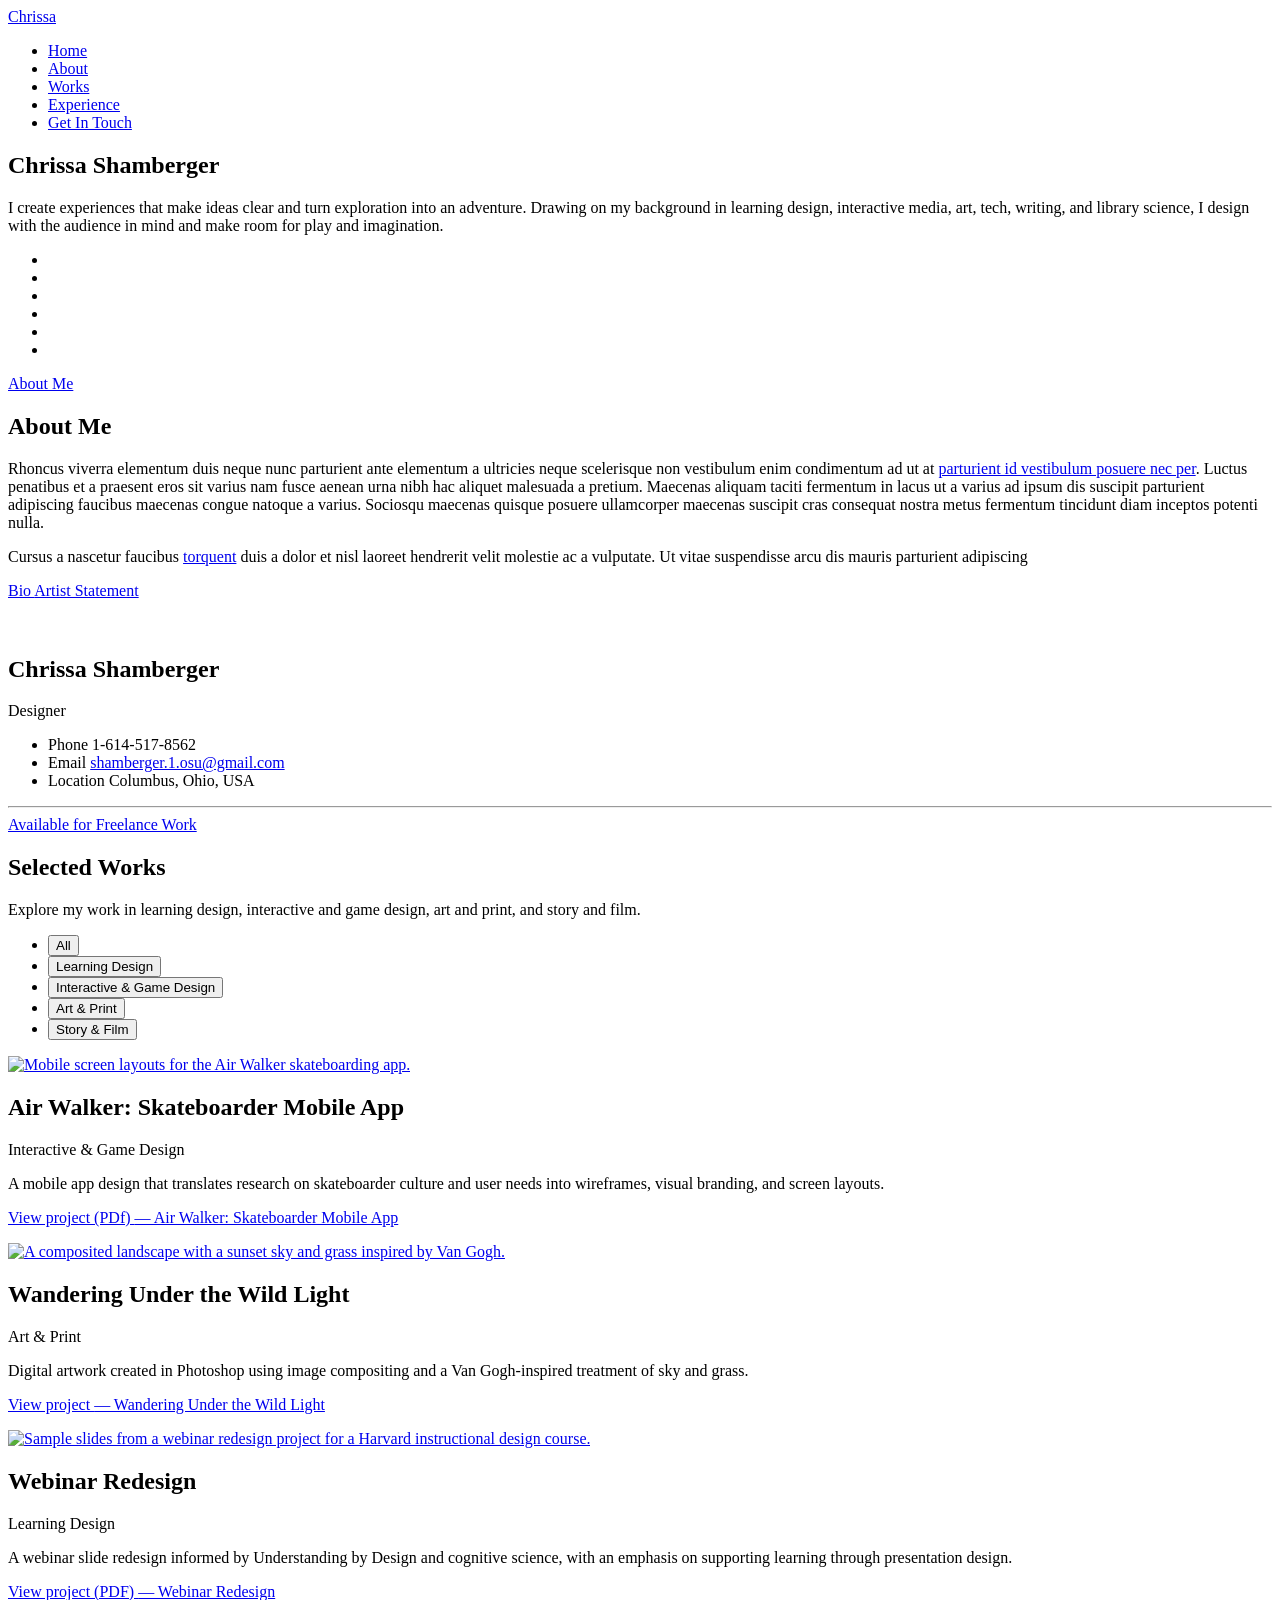
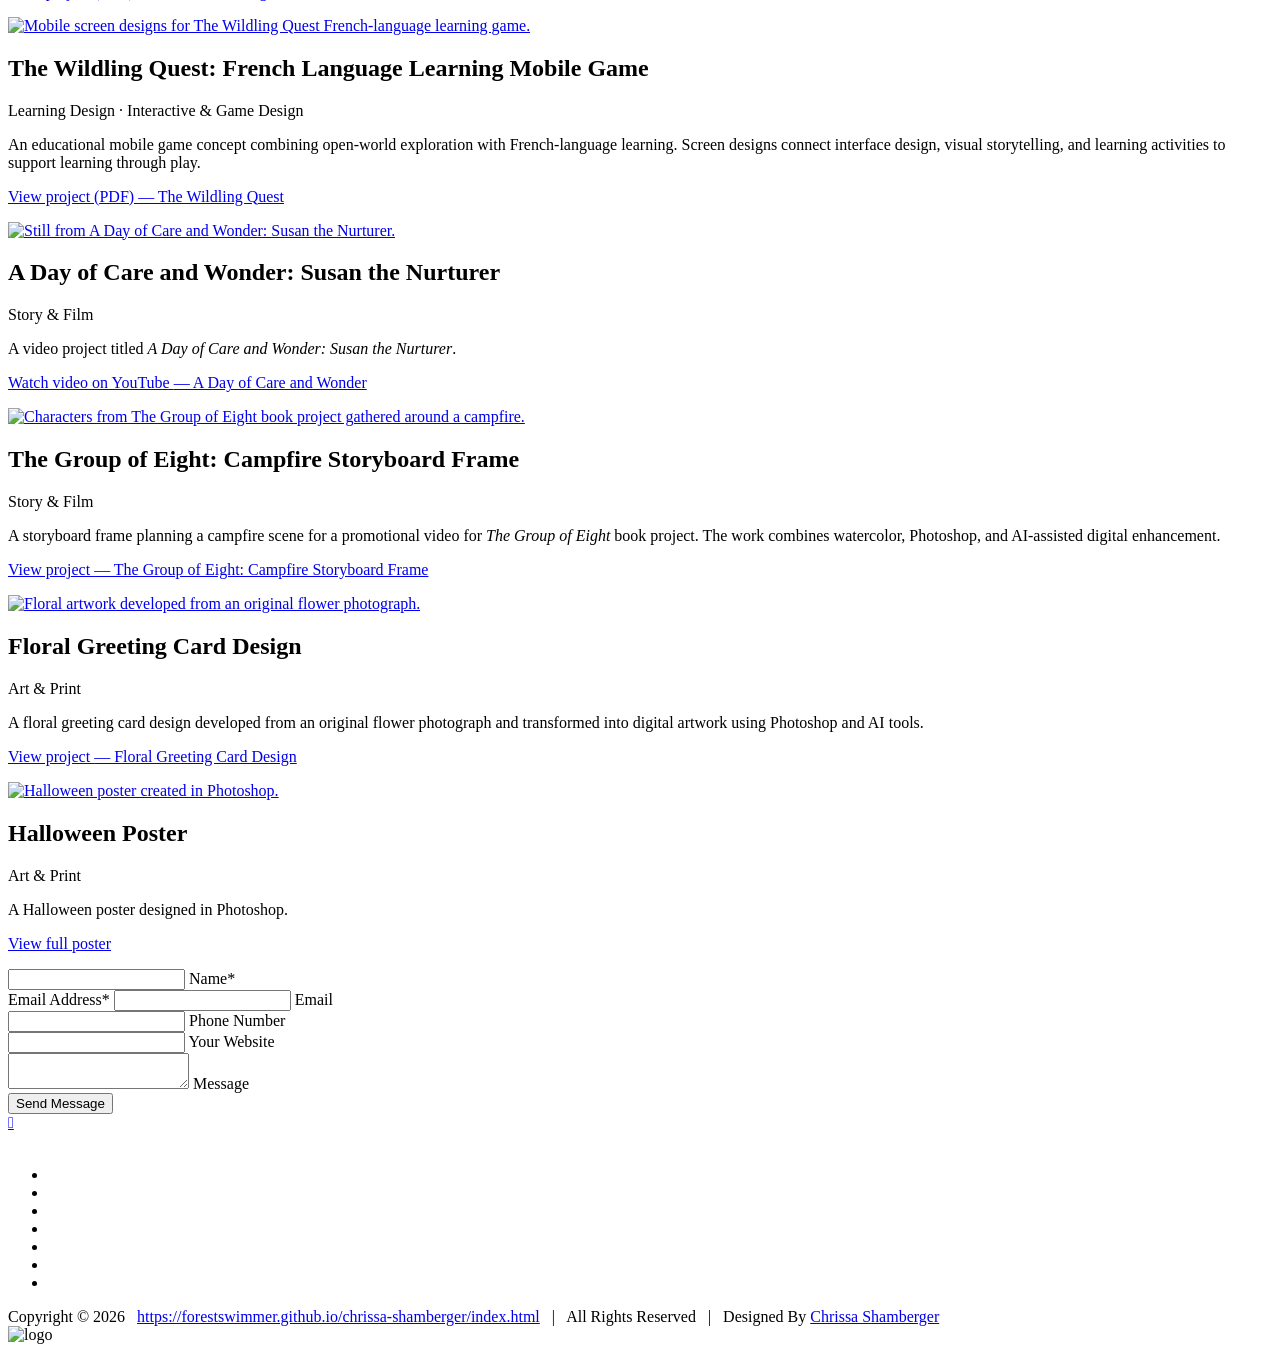
==== index.html @ 2c37e113 "Add files via upload" ====
<!DOCTYPE html>
<html lang="en">
    <head>
        <meta charset="utf-8">
        <meta http-equiv="X-UA-Compatible" content="IE=edge">
        <meta name="viewport" content="width=device-width, initial-scale=1">
        <meta name="description"
      content="Explore Chrissa Shamberger’s work in learning design, interactive and game design, art and print, and story and film.">

        
        <meta name="Chrissa Shamberger" content="trendytheme.net">

      <title>Chrissa Shamberger | Creative Portfolio</title>

        <!--  favicon -->
        <link rel="shortcut icon" href="assets/img/ico/favicon.png">
        <!--  apple-touch-icon -->
        <link rel="apple-touch-icon-precomposed" sizes="144x144" href="assets/img/ico/apple-touch-icon-144-precomposed.png">
        <link rel="apple-touch-icon-precomposed" sizes="114x114" href="assets/img/ico/apple-touch-icon-114-precomposed.png">
        <link rel="apple-touch-icon-precomposed" sizes="72x72" href="assets/img/ico/apple-touch-icon-72-precomposed.png">
        <link rel="apple-touch-icon-precomposed" href="assets/img/ico/apple-touch-icon-57-precomposed.png">


       <link href="https://fonts.googleapis.com/css?family=Raleway:400,300,500,700,900"
      rel="stylesheet"
      type="text/css">

      <link href="https://fonts.googleapis.com/css2?family=Caveat:wght@600&display=swap"
      rel="stylesheet">

<!-- FontAwesome CSS --><!-- FontAwesome CSS -->

        <link href="assets/fonts/font-awesome/css/font-awesome.min.css" rel="stylesheet">
        <!-- Material Icons CSS -->
        <link href="assets/fonts/iconfont/material-icons.css" rel="stylesheet">
        <!-- flexslider -->
        <link href="assets/flexSlider/flexslider.css" rel="stylesheet">
        <!-- materialize -->
        <link href="assets/materialize/css/materialize.min.css" rel="stylesheet">
        <!-- Bootstrap -->
        <link href="assets/bootstrap/css/bootstrap.min.css" rel="stylesheet">
        <!-- shortcodes -->
        <link href="assets/css/shortcodes/shortcodes.css?v=5" rel="stylesheet">
        <!-- Style CSS -->
        <link href="style.css?v=5" rel="stylesheet">

        <link href="assets/css/portfolio-overrides.css" rel="stylesheet">
         <!-- Overriding Style CSS -->


        <!-- HTML5 shim and Respond.js for IE8 support of HTML5 elements and media queries -->
        <!-- WARNING: Respond.js doesn't work if you view the page via file:// -->
        <!--[if lt IE 9]>
          <script src="https://oss.maxcdn.com/html5shiv/3.7.2/html5shiv.min.js"></script>
          <script src="https://oss.maxcdn.com/respond/1.4.2/respond.min.js"></script>
        <![endif]-->
    </head>

    <body id="top" data-spy="scroll" data-target="#materialize-menu" data-offset="148">
        
                  
        <!--header start-->
        <header id="header" class="tt-nav nav-border-bottom">

            <div class="header-sticky brand-header">

                <div class="container">
                    <div id="materialize-menu" class="menuzord">

            <!--logo start-->
                <a href="index.html"
   class="logo-brand"
   aria-label="Chrissa Shamberger — Home">
  <span class="nav-wordmark">Chrissa</span>
</a>
            <!--logo end-->

                        <!-- onepage menu start-->
                        <ul class="nav menuzord-menu pull-right light op-nav">
                            <li class="active">
                                <a href="#home" data-scroll>Home</a>
                            </li>

                             <li>
                                <a href="#about" data-scroll>About</a>
                            </li> 

                            <li>
                                <a href="#works" data-scroll>Works</a>
                            </li>                                                      

                            <li>                               
                                <a href="experience.html">Experience</a>
                            </li>

                            <li>
                                <a href="#contact" data-scroll>Get In Touch</a>
                            </li>
                        </ul>
                        <!-- onepage menu end-->

                    </div>
                </div>
            </div>

        </header>
        <!--header end-->


        <section id="home" class="banner-15 height-650 valign-wrapper">
            <div class="valign-cell">
              <div class="container">
                <div class="row">
                    <div class="col-md-6">
                        <h1 class="intro-title text-uppercase mb-30">Chrissa Shamberger</h1>
                        <p class="text-medium">I create experiences that make ideas clear
                        and turn exploration into an adventure.

                        Drawing on my background in learning design, interactive media,
                        art, tech, writing, and library science,
                        I design with the audience in mind
                        and make room for play
                        and imagination.</p>

                        <ul class="social-link dark mb-30 tt-animate btt">
                          <li>
                            <a href="#"><i class="fa fa-facebook"></i></a>
                          </li>
                          <li>
                            <a href="#"><i class="fa fa-twitter"></i></a>
                          </li>
                          <li>
                            <a href="#"><i class="fa fa-vimeo"></i></a>
                          </li>
                          <li>
                            <a href="#"><i class="fa fa-dribbble"></i></a>
                          </li>
                          <li>
                            <a href="#"><i class="fa fa-instagram"></i></a>
                          </li>
                          <li>
                            <a href="#"><i class="fa fa-google-plus"></i></a>
                          </li>
                        </ul>


                        <a href="#about"
                          data-scroll
                           class="btn btn-lg pink waves-effect waves-light mt-20 mr-20">
                           About Me
                        </a>
                    </div><!-- row -->
                </div><!-- row -->
              </div><!-- /.container -->
            </div><!-- /.valign-cell -->
        </section>



                <section id="about" class="padding-top-110 grey lighten-3">
          <div class="container">
              <div class="row equal-height-row">

                <div class="col-md-7">
                  <div class="white z-depth-1 equal-height-column">
                    <div class="box-padding">
                        <h1 class="text-uppercase mb-30">About Me</h1>
                        <p>Rhoncus viverra elementum duis neque nunc parturient ante elementum a ultricies neque scelerisque non vestibulum enim condimentum ad ut at <a href="#">parturient id vestibulum posuere nec per</a>. Luctus penatibus et a praesent eros sit varius nam fusce aenean urna nibh hac aliquet malesuada a pretium. Maecenas aliquam taciti fermentum in lacus ut a varius ad ipsum dis suscipit parturient adipiscing faucibus maecenas congue natoque a varius. Sociosqu maecenas quisque posuere ullamcorper maecenas suscipit cras consequat nostra metus fermentum tincidunt diam inceptos potenti nulla.</p>

                        <p>Cursus a nascetur faucibus <a href="#">torquent</a> duis a dolor et nisl laoreet hendrerit velit molestie ac a vulputate. Ut vitae suspendisse arcu dis mauris parturient adipiscing</p>

                       <div class="cta-button">
                    <a href="bio.html"
                   class="btn pink mr-20 waves-effect waves-light">
                   Bio
                 </a>

                 <a href="artist-statement.html"
                class="btn black waves-effect waves-light">
                 Artist Statement
                 </a>
                </div>
                       </div>
                  </div>
                </div>

                <div class="col-md-5">
                    <div class="author-wrapper profile white z-depth-1 equal-height-column">

                        <div class="author-cover">
                            <img src="assets/img/blog/author-large-thumb.jpg"  alt="">
                        </div>

                        <div class="author-avatar">
                            <img src="assets/img/blog/author-2.jpg"  alt="">

                            <h2 class="text-extrabold text-uppercase no-margin">Chrissa Shamberger</h2>
                            <span>Designer</span>
                        </div>

                        <ul class="author-meta mb-30 contact-details">
  <li>
    <span class="title">Phone</span>
    <span class="contact-value">1-614-517-8562</span>
  </li>

  <li>
    <span class="title">Email</span>
    <a class="contact-value contact-email"
       href="mailto:shamberger.1.osu@gmail.com">
      shamberger.1.osu@gmail.com
    </a>
  </li>

  <li>
    <span class="title">Location</span>
    <span class="contact-value">Columbus, Ohio, USA</span>
  </li>
</ul>
                        <hr>
                        <span class="available"><a class="page-scroll" href="#contact">Available for Freelance Work</a></span>
                    </div> <!-- /author-info-wrapper -->
                  
                  </div>
              </div>
          </div>
        </section>



       <!-- Works gallery -->
<section id="works" class="padding-top-110 grey lighten-3">
  <div class="container">

    <div class="text-center mb-50">
      <h1 class="text-uppercase mb-30">Selected Works</h1>

      <p class="section-sub">
        Explore my work in learning design, interactive and
        game design, art and print, and story and film.
      </p>
    </div>

    <div class="portfolio-container">

      <!-- Category filters -->
      <ul class="portfolio-filter text-center brand-filter"
          aria-label="Filter projects by category">

        <li class="active waves-effect waves-light"
            data-group="all">
          <button type="button" aria-pressed="true">
            All
          </button>
        </li>

        <li class="waves-effect waves-light"
            data-group="learning">
          <button type="button" aria-pressed="false">
            Learning Design
          </button>
        </li>

        <li class="waves-effect waves-light"
            data-group="interactive">
          <button type="button" aria-pressed="false">
            Interactive &amp; Game Design
          </button>
        </li>

        <li class="waves-effect waves-light"
            data-group="art">
          <button type="button" aria-pressed="false">
            Art &amp; Print
          </button>
        </li>

        <li class="waves-effect waves-light"
            data-group="story">
          <button type="button" aria-pressed="false">
            Story &amp; Film
          </button>
        </li>

      </ul>
      <!-- End category filters -->

      <div class="portfolio portfolio-with-title col-3 gutter mtb-50">

        <!-- 1. Air Walker -->
        <div class="portfolio-item"
             data-groups='["all", "interactive"]'>

          <article class="card">

            <div class="card-image">
              <a href="assets/img/portfolio/portfolio-1.png">
                <img
                  src="assets/img/portfolio/portfolio-1.png"
                  alt="Mobile screen layouts for the Air Walker skateboarding app.">
              </a>
            </div>

            <div class="card-content">
              <h2 class="card-title">
                Air Walker: Skateboarder Mobile App
              </h2>

              <p class="project-category">
                Interactive &amp; Game Design
              </p>

              <p class="project-description">
                A mobile app design that translates research
                on skateboarder culture and user needs into
                wireframes, visual branding, and screen layouts.
              </p>

              <p class="project-link">
                <a href="air-walker-mobile-app.pdf">
                  View project (PDf)
                  <span class="sr-only">
                    — Air Walker: Skateboarder Mobile App
                  </span>
                </a>
              </p>
            </div>

          </article>
        </div>
        <!-- End Air Walker -->

        <!-- 2. Wandering Under the Wild Light -->
        <div class="portfolio-item"
             data-groups='["all", "art"]'>

          <article class="card">

            <div class="card-image">
              <a href="assets/img/portfolio/wandering-under-the-wild-light.png">
                <img
                  src="assets/img/portfolio/wandering-under-the-wild-light.png"
                  alt="A composited landscape with a sunset sky and grass inspired by Van Gogh.">
              </a>
            </div>

            <div class="card-content">
              <h2 class="card-title">
                Wandering Under the Wild Light
              </h2>

              <p class="project-category">
                Art &amp; Print
              </p>

              <p class="project-description">
                Digital artwork created in Photoshop using
                image compositing and a Van Gogh-inspired
                treatment of sky and grass.
              </p>

              <p class="project-link">
                <a href="assets/img/portfolio/wandering-under-the-wild-light.png">
                  View project
                  <span class="sr-only">
                    — Wandering Under the Wild Light
                  </span>
                </a>
              </p>
            </div>

          </article>
        </div>
        <!-- End Wandering Under the Wild Light -->

        <!-- 3. Webinar Redesign -->
        <div class="portfolio-item"
             data-groups='["all", "learning"]'>

          <article class="card">

            <div class="card-image">
              <a href="webinar-redesign.pdf">
                <img
                  src="assets/img/portfolio/webinar-redesign.png"
                  alt="Sample slides from a webinar redesign project for a Harvard instructional design course.">
              </a>
            </div>

            <div class="card-content">
              <h2 class="card-title">
                Webinar Redesign
              </h2>

              <p class="project-category">
                Learning Design
              </p>

              <p class="project-description">
                A webinar slide redesign informed by
                Understanding by Design and cognitive science,
                with an emphasis on supporting learning
                through presentation design.
              </p>

              <p class="project-link">
                <a href="webinar-redesign.pdf">
                  View project (PDF)
                  <span class="sr-only">
                    — Webinar Redesign
                  </span>
                </a>
              </p>
            </div>

          </article>
        </div>
        <!-- End Webinar Redesign -->

        <!-- 4. The Wildling Quest -->
        <div class="portfolio-item"
             data-groups='["all", "learning", "interactive"]'>

          <article class="card">

            <div class="card-image">
              <a href="wildling-quest-mobile-app.pdf">
                <img
                  src="assets/img/portfolio/wildling-quest.png"
                  alt="Mobile screen designs for The Wildling Quest French-language learning game.">
              </a>
            </div>

            <div class="card-content">
              <h2 class="card-title">
                The Wildling Quest:
                French Language Learning Mobile Game
              </h2>

              <p class="project-category">
                Learning Design &middot;
                Interactive &amp; Game Design
              </p>

              <p class="project-description">
                An educational mobile game concept combining
                open-world exploration with French-language
                learning. Screen designs connect interface
                design, visual storytelling, and learning
                activities to support learning through play.
              </p>

              <p class="project-link">
                <a href="wildling-quest-mobile-app.pdf">
                  View project (PDF)
                  <span class="sr-only">
                    — The Wildling Quest
                  </span>
                </a>
              </p>
            </div>

          </article>
        </div>
        <!-- End The Wildling Quest -->

        <!-- 5. A Day of Care and Wonder -->
        <div class="portfolio-item"
             data-groups='["all", "story"]'>

          <article class="card">

            <div class="card-image">
              <a href="https://youtu.be/iyRNoOB2LSY">
                <img
                  src="assets/img/portfolio/day-of-care-and-wonder.png"
                  alt="Still from A Day of Care and Wonder: Susan the Nurturer.">
              </a>
            </div>

            <div class="card-content">
              <h2 class="card-title">
                A Day of Care and Wonder:
                Susan the Nurturer
              </h2>

              <p class="project-category">
                Story &amp; Film
              </p>

              <p class="project-description">
                A video project titled
                <em>A Day of Care and Wonder:
                Susan the Nurturer</em>.
              </p>

              <p class="project-link">
                <a href="https://youtu.be/iyRNoOB2LSY">
                  Watch video on YouTube
                  <span class="sr-only">
                    — A Day of Care and Wonder
                  </span>
                </a>
              </p>
            </div>

          </article>
        </div>
        <!-- End A Day of Care and Wonder -->

        <!-- 6. Campfire Storyboard Frame -->
        <div class="portfolio-item"
             data-groups='["all", "story"]'>

          <article class="card">

            <div class="card-image">
              <a href="assets/img/portfolio/storyboard-g8-campfire.png">
                <img
                  src="assets/img/portfolio/storyboard-g8-campfire.png"
                  alt="Characters from The Group of Eight book project gathered around a campfire.">
              </a>
            </div>

            <div class="card-content">
              <h2 class="card-title">
                The Group of Eight:
                Campfire Storyboard Frame
              </h2>

              <p class="project-category">
                Story &amp; Film
              </p>

              <p class="project-description">
                A storyboard frame planning a campfire scene
                for a promotional video for
                <em>The Group of Eight</em> book project.
                The work combines watercolor, Photoshop,
                and AI-assisted digital enhancement.
              </p>

              <p class="project-link">
                <a href="assets/img/portfolio/storyboard-g8-campfire.png">
                  View project
                  <span class="sr-only">
                    — The Group of Eight:
                    Campfire Storyboard Frame
                  </span>
                </a>
              </p>
            </div>

          </article>
        </div>
        <!-- End Campfire Storyboard Frame -->

        <!-- 7. Floral Greeting Card -->
        <div class="portfolio-item"
             data-groups='["all", "art"]'>

          <article class="card">

            <div class="card-image">
              <a href="assets/img/portfolio/floral-greeting-card.png">
                <img
                  src="assets/img/portfolio/floral-greeting-card.png"
                  alt="Floral artwork developed from an original flower photograph.">
              </a>
            </div>

            <div class="card-content">
              <h2 class="card-title">
                Floral Greeting Card Design
              </h2>

              <p class="project-category">
                Art &amp; Print
              </p>

              <p class="project-description">
                A floral greeting card design developed from
                an original flower photograph and transformed
                into digital artwork using Photoshop and
                AI tools.
              </p>

              <p class="project-link">
                <a href="assets/img/portfolio/floral-greeting-card.png">
                  View project
                  <span class="sr-only">
                    — Floral Greeting Card Design
                  </span>
                </a>
              </p>
            </div>

          </article>
        </div>
        <!-- End Floral Greeting Card -->

        <!-- 8. Halloween Poster -->
        <div class="portfolio-item"
             data-groups='["all", "art"]'>

          <article class="card">

            <div class="card-image">
              <a href="assets/img/portfolio/halloween-art-print.jpg">
                <img
                  src="assets/img/portfolio/halloween-art-print.jpg"
                  alt="Halloween poster created in Photoshop.">
              </a>
            </div>

            <div class="card-content">
              <h2 class="card-title">
                Halloween Poster
              </h2>

              <p class="project-category">
                Art &amp; Print
              </p>

              <p class="project-description">
                A Halloween poster designed in Photoshop.
              </p>

              <p class="project-link">
                <a href="assets/img/portfolio/halloween-art-print.jpg">
                  View full poster
                </a>
              </p>
            </div>

          </article>
        </div>
        <!-- End Halloween Poster -->

      </div><!-- /.portfolio -->

    </div><!-- /.portfolio-container -->

  </div><!-- /.container -->
</section>
<!-- End Works gallery -->


     
        <section id="contact" class="section-padding grey lighten-3">
          <div class="container">
            <div class="box-padding white z-depth-1">
                <div class="row">
                    <div class="col-md-8 col-md-offset-2 contact-form-bg">
                        <form name="contact-form" id="contactForm" action="sendemail.php" method="POST">

                          <div class="row">
                            <div class="col-md-6">
                              <div class="input-field">
                                <input type="text" name="name" class="validate" id="name">
                                <label for="name">Name*</label>
                              </div>

                            </div><!-- /.col-md-6 -->

                            <div class="col-md-6">
                              <div class="input-field">
                                <label class="sr-only" for="email">Email Address*</label>
                                <input id="email" type="email" name="email" class="validate" >
                                <label for="email" data-error="wrong" data-success="right">Email</label>
                              </div>
                            </div><!-- /.col-md-6 -->
                          </div><!-- /.row -->

                          <div class="row">
                            <div class="col-md-6">
                              <div class="input-field">
                                <input id="phone" type="tel" name="phone" class="validate" >
                                <label for="phone">Phone Number</label>
                              </div>
                            </div><!-- /.col-md-6 -->

                            <div class="col-md-6">
                              <div class="input-field">
                                <input id="website" type="text" name="website" class="validate" >
                                <label for="website">Your Website</label>
                              </div>
                            </div><!-- /.col-md-6 -->
                          </div><!-- /.row -->

                          <div class="input-field">
                            <textarea name="message" id="message" class="materialize-textarea" ></textarea>
                            <label for="message">Message</label>
                          </div>
                          
                          <div class="text-center">
                              <button type="submit" name="submit" class="waves-effect waves-light btn pink mt-30">Send Message</button>
                          </div>
                          
                        </form>
                    </div><!-- /.col-md-8 -->
                </div><!-- /.row -->
            </div><!-- /.box-padding -->
          </div><!-- /.container -->
        </section>  


        <footer class="footer footer-two">
            <div class="primary-footer brand-bg">
                <div class="container">

                    <a href="#top" class="page-scroll btn-floating btn-large pink back-top waves-effect waves-light tt-animate btt" data-section="#top">
                      <i class="material-icons">&#xE316;</i>
                    </a>

                    <div class="row">
                      <div class="col-md-12 text-center">
                          <div class="footer-logo">
                            <a href="#top" class="page-scroll"  data-section="#top">
                                <img src="assets/img/logo-color-chrissa.jpg" alt="">
                            </a>
                          </div>

                          <ul class="social-link tt-animate ltr">
                            <li><a href="#"><i class="fa fa-facebook"></i></a></li>
                            <li><a href="#"><i class="fa fa-twitter"></i></a></li>
                            <li><a href="#"><i class="fa fa-tumblr"></i></a></li>
                            <li><a href="#"><i class="fa fa-linkedin"></i></a></li>
                            <li><a href="#"><i class="fa fa-dribbble"></i></a></li>
                            <li><a href="#"><i class="fa fa-instagram"></i></a></li>
                            <li><a href="#"><i class="fa fa-rss"></i></a></li>
                          </ul>
                      </div><!-- /.col-md-12 -->
                    </div><!-- /.row -->
                </div><!-- /.container -->
            </div><!-- /.primary-footer -->

            <div class="secondary-footer brand-bg darken-2">
                <div class="container text-center">
                    <span class="copy-text">Copyright &copy; 2026 &nbsp; <a href="#">https://forestswimmer.github.io/chrissa-shamberger/index.html</a> &nbsp;  | &nbsp;  All Rights Reserved &nbsp;  | &nbsp;  Designed By <a href="#">Chrissa Shamberger</a></span>
                </div><!-- /.container -->
            </div><!-- /.secondary-footer -->
        </footer>

        
        <!-- Preloader -->
        <div id="preloader">
          <div class="preloader-position"> 
            <img src="assets/img/logo-colored.png" alt="logo" >
            <div class="progress">
              <div class="indeterminate"></div>
            </div>
          </div>
        </div>
        <!-- End Preloader -->
        
        <!-- jQuery -->
        <script src="assets/js/jquery-2.1.3.min.js"></script>
        <script src="assets/bootstrap/js/bootstrap.min.js"></script>
        <script src="assets/materialize/js/materialize.min.js"></script>
        <script src="assets/js/jquery.easing.min.js"></script>
        <script src="assets/js/smoothscroll.min.js"></script>
        <script src="assets/js/smooth-menu.js"></script>
        <script src="assets/js/jquery.inview.min.js"></script>
        <script src="assets/js/jquery.stellar.min.js"></script>
        <script src="assets/js/imagesloaded.js"></script>
        <script src="assets/js/jquery.shuffle.min.js"></script>
        <script src="assets/js/menuzord.js"></script>
        <script src="assets/js/equalheight.js"></script>
        <script src="assets/flexSlider/jquery.flexslider-min.js"></script>
        <script src="assets/js/scripts.js?v=5"></script>

     </body>
  
</html>
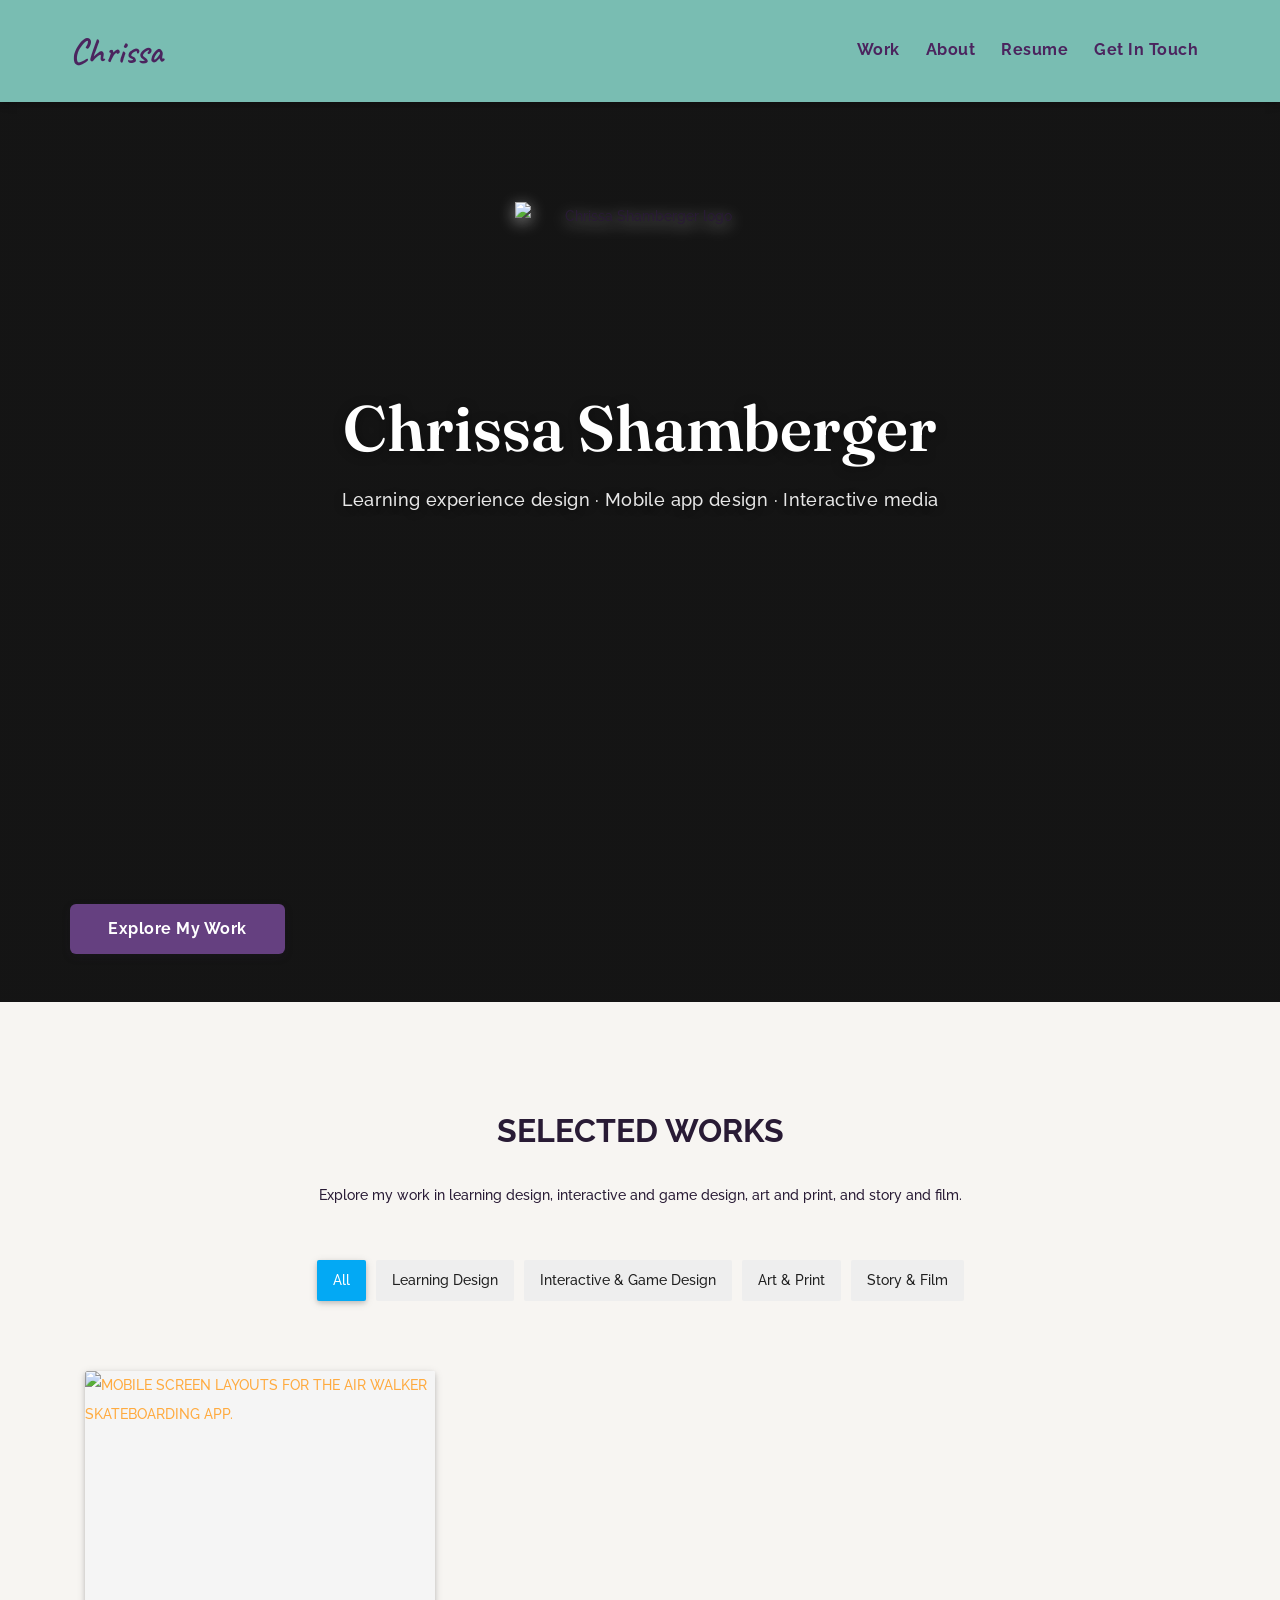
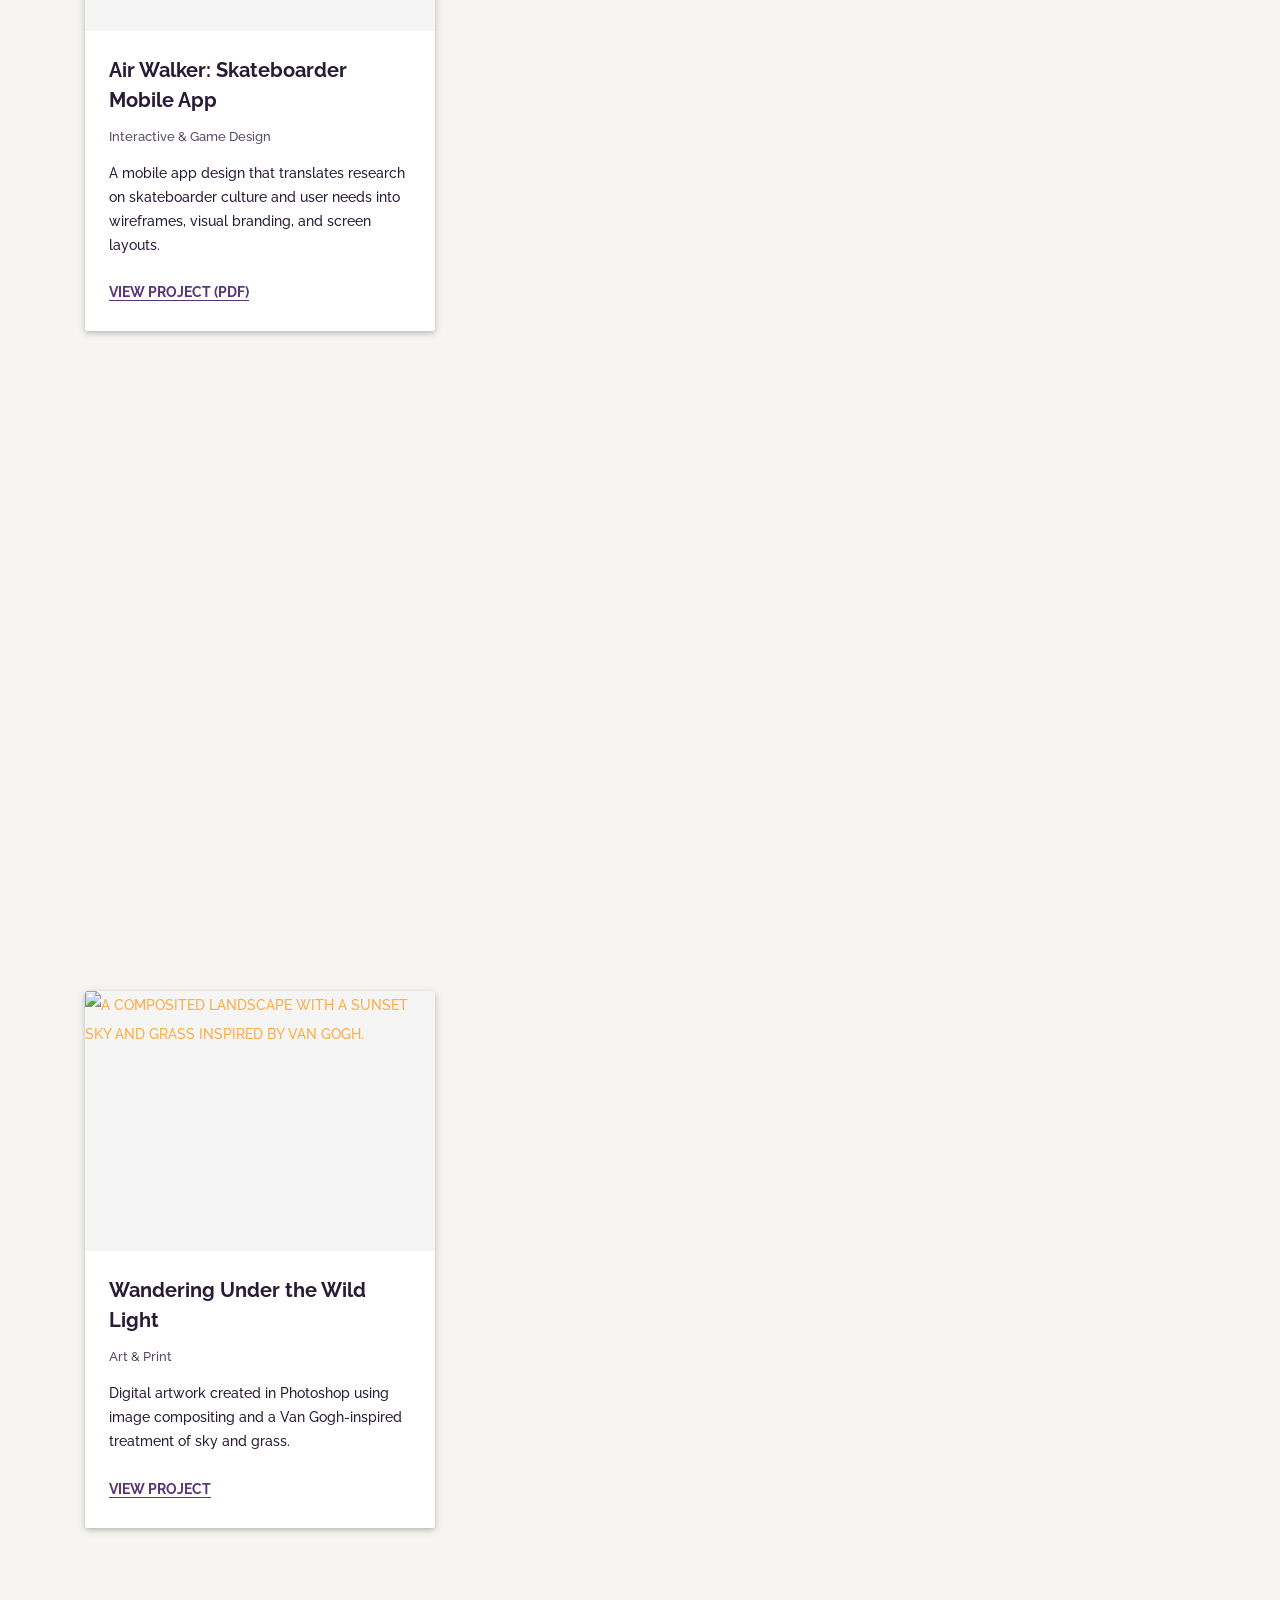
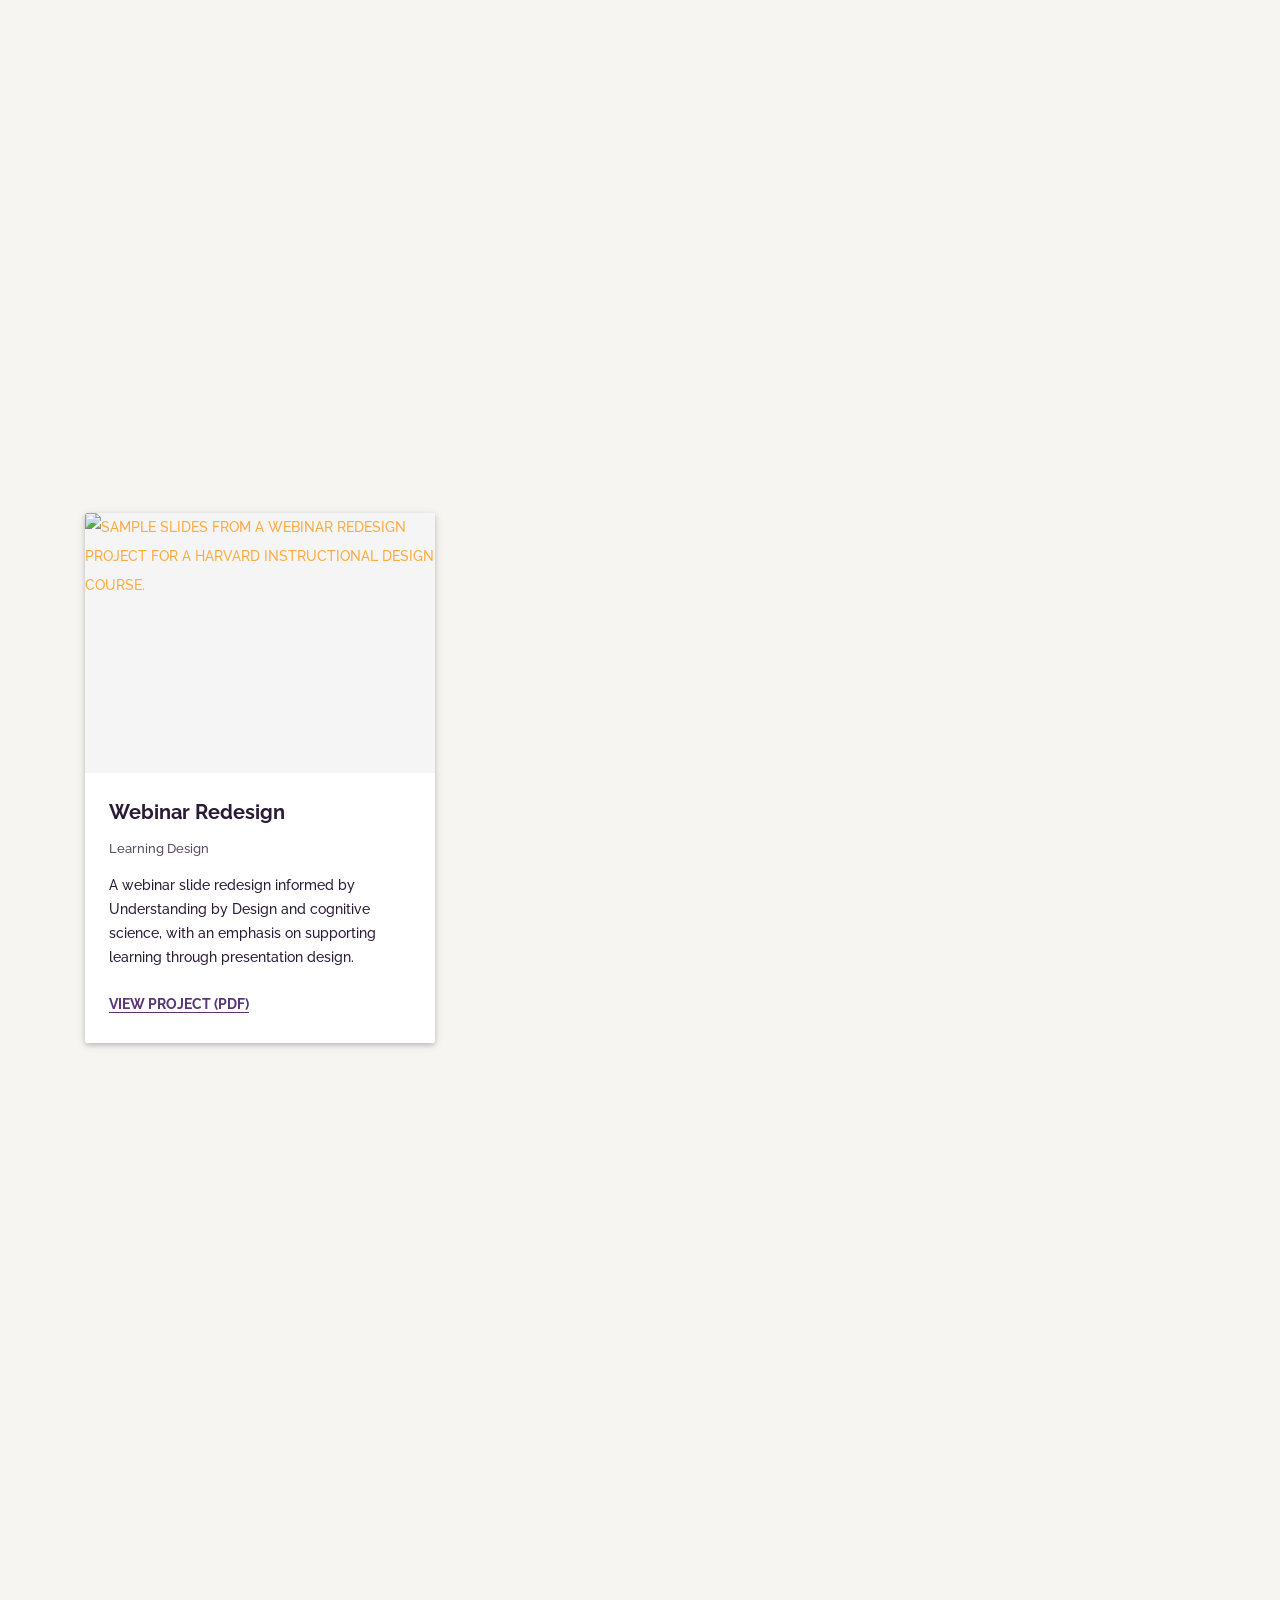
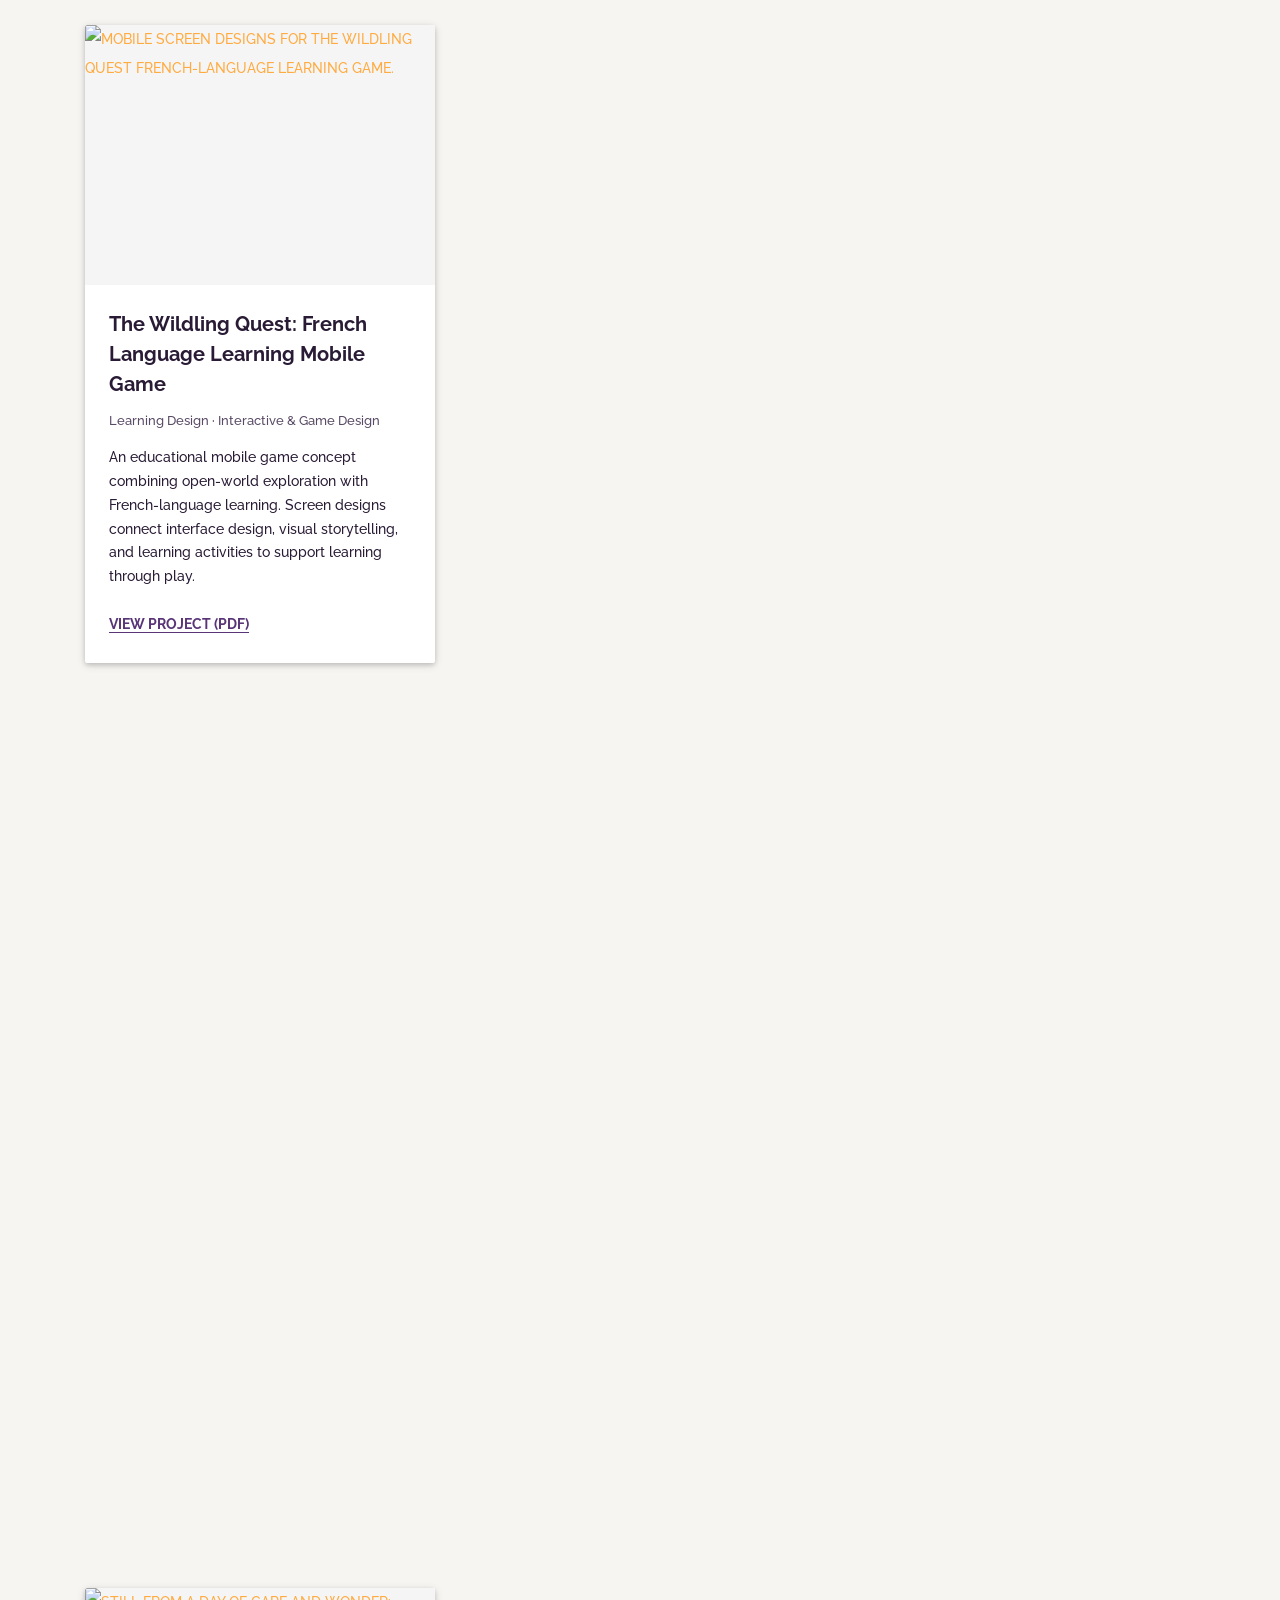
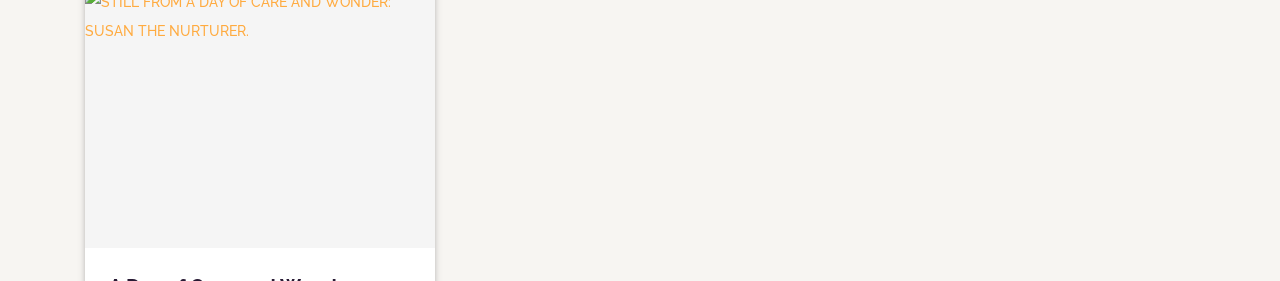
==== commit 5811f761: "Add files via upload" ====
--- a/index.html
+++ b/index.html
@@ -25,7 +25,11 @@
       rel="stylesheet"
       type="text/css">
 
+      
       <link href="https://fonts.googleapis.com/css2?family=Caveat:wght@600&display=swap"
+      rel="stylesheet">
+
+<link href="https://fonts.googleapis.com/css2?family=Fraunces:wght@600&display=swap"
       rel="stylesheet">
 
 <!-- FontAwesome CSS --><!-- FontAwesome CSS -->
@@ -68,7 +72,7 @@
                     <div id="materialize-menu" class="menuzord">
 
             <!--logo start-->
-                <a href="index.html"
+                  <a href="index.html"
    class="logo-brand"
    aria-label="Chrissa Shamberger — Home">
   <span class="nav-wordmark">Chrissa</span>
@@ -77,26 +81,22 @@
 
                         <!-- onepage menu start-->
                         <ul class="nav menuzord-menu pull-right light op-nav">
-                            <li class="active">
-                                <a href="#home" data-scroll>Home</a>
-                            </li>
-
-                             <li>
-                                <a href="#about" data-scroll>About</a>
-                            </li> 
-
-                            <li>
-                                <a href="#works" data-scroll>Works</a>
-                            </li>                                                      
-
-                            <li>                               
-                                <a href="experience.html">Experience</a>
-                            </li>
-
-                            <li>
-                                <a href="#contact" data-scroll>Get In Touch</a>
-                            </li>
-                        </ul>
+  <li>
+    <a href="#works" data-scroll>Work</a>
+  </li>
+
+  <li>
+    <a href="#about" data-scroll>About</a>
+  </li>
+
+  <li>
+    <a href="#experience" data-scroll>Resume</a>
+  </li>
+
+  <li>
+    <a href="#contact" data-scroll>Get in Touch</a>
+  </li>
+</ul>
                         <!-- onepage menu end-->
 
                     </div>
@@ -106,134 +106,66 @@
         </header>
         <!--header end-->
 
-
-        <section id="home" class="banner-15 height-650 valign-wrapper">
-            <div class="valign-cell">
-              <div class="container">
-                <div class="row">
-                    <div class="col-md-6">
-                        <h1 class="intro-title text-uppercase mb-30">Chrissa Shamberger</h1>
-                        <p class="text-medium">I create experiences that make ideas clear
-                        and turn exploration into an adventure.
-
-                        Drawing on my background in learning design, interactive media,
-                        art, tech, writing, and library science,
-                        I design with the audience in mind
-                        and make room for play
-                        and imagination.</p>
-
-                        <ul class="social-link dark mb-30 tt-animate btt">
-                          <li>
-                            <a href="#"><i class="fa fa-facebook"></i></a>
-                          </li>
-                          <li>
-                            <a href="#"><i class="fa fa-twitter"></i></a>
-                          </li>
-                          <li>
-                            <a href="#"><i class="fa fa-vimeo"></i></a>
-                          </li>
-                          <li>
-                            <a href="#"><i class="fa fa-dribbble"></i></a>
-                          </li>
-                          <li>
-                            <a href="#"><i class="fa fa-instagram"></i></a>
-                          </li>
-                          <li>
-                            <a href="#"><i class="fa fa-google-plus"></i></a>
-                          </li>
-                        </ul>
-
-
-                        <a href="#about"
-                          data-scroll
-                           class="btn btn-lg pink waves-effect waves-light mt-20 mr-20">
-                           About Me
-                        </a>
-                    </div><!-- row -->
-                </div><!-- row -->
-              </div><!-- /.container -->
-            </div><!-- /.valign-cell -->
-        </section>
-
-
-
-                <section id="about" class="padding-top-110 grey lighten-3">
-          <div class="container">
-              <div class="row equal-height-row">
-
-                <div class="col-md-7">
-                  <div class="white z-depth-1 equal-height-column">
-                    <div class="box-padding">
-                        <h1 class="text-uppercase mb-30">About Me</h1>
-                        <p>Rhoncus viverra elementum duis neque nunc parturient ante elementum a ultricies neque scelerisque non vestibulum enim condimentum ad ut at <a href="#">parturient id vestibulum posuere nec per</a>. Luctus penatibus et a praesent eros sit varius nam fusce aenean urna nibh hac aliquet malesuada a pretium. Maecenas aliquam taciti fermentum in lacus ut a varius ad ipsum dis suscipit parturient adipiscing faucibus maecenas congue natoque a varius. Sociosqu maecenas quisque posuere ullamcorper maecenas suscipit cras consequat nostra metus fermentum tincidunt diam inceptos potenti nulla.</p>
-
-                        <p>Cursus a nascetur faucibus <a href="#">torquent</a> duis a dolor et nisl laoreet hendrerit velit molestie ac a vulputate. Ut vitae suspendisse arcu dis mauris parturient adipiscing</p>
-
-                       <div class="cta-button">
-                    <a href="bio.html"
-                   class="btn pink mr-20 waves-effect waves-light">
-                   Bio
-                 </a>
-
-                 <a href="artist-statement.html"
-                class="btn black waves-effect waves-light">
-                 Artist Statement
-                 </a>
-                </div>
-                       </div>
-                  </div>
-                </div>
-
-                <div class="col-md-5">
-                    <div class="author-wrapper profile white z-depth-1 equal-height-column">
-
-                        <div class="author-cover">
-                            <img src="assets/img/blog/author-large-thumb.jpg"  alt="">
-                        </div>
-
-                        <div class="author-avatar">
-                            <img src="assets/img/blog/author-2.jpg"  alt="">
-
-                            <h2 class="text-extrabold text-uppercase no-margin">Chrissa Shamberger</h2>
-                            <span>Designer</span>
-                        </div>
-
-                        <ul class="author-meta mb-30 contact-details">
-  <li>
-    <span class="title">Phone</span>
-    <span class="contact-value">1-614-517-8562</span>
-  </li>
-
-  <li>
-    <span class="title">Email</span>
-    <a class="contact-value contact-email"
-       href="mailto:shamberger.1.osu@gmail.com">
-      shamberger.1.osu@gmail.com
+<!-- Immersive hero -->
+<section id="home"
+         class="banner-15 hero-immersive"
+         aria-labelledby="hero-title">
+
+  <div class="container hero-content">
+    <div class="hero-heading">
+
+      <!-- Preserve the existing interactive logo hook. -->
+      <div class="floating-logo-container">
+        <div class="floating-logo-badge" id="heroInteractiveLogo">
+          <img src="assets/img/logo-black-white-chrissa.png"
+               alt="Chrissa Shamberger logo"
+               class="interactive-logo">
+        </div>
+      </div>
+
+
+
+      
+
+      <h1 id="hero-title" class="intro-title hero-title">
+        Chrissa Shamberger
+      </h1>
+
+      <p class="hero-subtitle">
+        Learning experience design &middot;
+        Mobile app design &middot;
+        Interactive media
+      </p>
+
+    </div>
+  </div>
+
+  <div class="container hero-action">
+    <a href="#works"
+       data-scroll
+       class="btn btn-lg pink waves-effect waves-light">
+      Explore My Work
     </a>
-  </li>
-
-  <li>
-    <span class="title">Location</span>
-    <span class="contact-value">Columbus, Ohio, USA</span>
-  </li>
-</ul>
-                        <hr>
-                        <span class="available"><a class="page-scroll" href="#contact">Available for Freelance Work</a></span>
-                    </div> <!-- /author-info-wrapper -->
-                  
-                  </div>
-              </div>
-          </div>
-        </section>
-
-
+  </div>
+
+</section>
+<!-- End immersive hero -->
+        
+                      
 
        <!-- Works gallery -->
-<section id="works" class="padding-top-110 grey lighten-3">
+
+<section id="works"
+         class="padding-top-110 grey lighten-3"
+         aria-labelledby="works-title">
+
   <div class="container">
 
     <div class="text-center mb-50">
-      <h1 class="text-uppercase mb-30">Selected Works</h1>
+      
+      <h2 id="works-title" class="text-uppercase mb-30">
+  Selected Works
+</h2>
 
       <p class="section-sub">
         Explore my work in learning design, interactive and
@@ -318,7 +250,7 @@
 
               <p class="project-link">
                 <a href="air-walker-mobile-app.pdf">
-                  View project (PDf)
+                  View project (PDF)
                   <span class="sr-only">
                     — Air Walker: Skateboarder Mobile App
                   </span>
@@ -489,9 +421,11 @@
               </p>
 
               <p class="project-description">
-                A video project titled
-                <em>A Day of Care and Wonder:
-                Susan the Nurturer</em>.
+                An intimate portrait of Susan’s nurturing spirit, told through small gestures 
+                of care for the life around her. Gentle music and everyday moments invite viewers
+                 to slow down and discover the wonder in kindness, connection, and tending to the
+                  world.
+               
               </p>
 
               <p class="project-link">
@@ -623,7 +557,9 @@
               </p>
 
               <p class="project-description">
-                A Halloween poster designed in Photoshop.
+                A haunted house with glowing windows, a ghostly green pumpkin face,
+                 and a hand emerging from a grave create an eerie Halloween scene. 
+                 Created in Photoshop by combining photographs and adding atmospheric effects, the poster brings these elements together beneath fog and moonlight.
               </p>
 
               <p class="project-link">
@@ -644,6 +580,172 @@
   </div><!-- /.container -->
 </section>
 <!-- End Works gallery -->
+
+
+
+
+<!-- About -->
+<section id="about"
+         class="padding-top-110 grey lighten-3"
+         aria-labelledby="about-title">
+
+  <div class="container">
+    <div class="row about-layout">
+
+      <!-- Biography and areas of focus -->
+      <div class="col-md-6 about-column">
+        <div class="about-panel about-text-panel white z-depth-1">
+
+          <h2 id="about-title" class="text-uppercase mb-30">
+            About Me
+          </h2>
+
+          <p class="about-bio">
+            I create experiences that make ideas clear and turn
+            exploration into an adventure. My work brings together
+            learning design, interactive media, art, technology, and
+            storytelling. With a master’s degree in library and
+            information science, I bring a librarian’s eye for
+            organizing information so people can find their way
+            through it. I enjoy crafting engaging ways for people
+            to discover new ideas and develop new skills. I design
+            with the audience in mind, making room for curiosity,
+            play, and imagination.
+          </p>
+
+          <h3 class="about-focus-title">Areas of Focus</h3>
+
+          <p class="about-focus">
+            Learning experience design &middot;
+            Interactive media &middot;
+            Digital design &middot;
+            Educational games &middot;
+            Mobile app design &middot;
+            Web design
+          </p>
+
+        </div>
+      </div>
+
+      <!-- Colored logo -->
+      <div class="col-md-6 about-column">
+        <div class="about-panel about-logo-panel white z-depth-1">
+          <img src="assets/img/logo-color-chrissa.jpg"
+               alt="Chrissa Shamberger colored logo"
+               class="about-logo">
+        </div>
+      </div>
+
+    </div><!-- /.row -->
+  </div><!-- /.container -->
+
+</section>
+<!-- End About -->
+
+
+<!-- Artist Statement excerpt -->
+<section id="artist-statement"
+         class="artist-statement-band"
+         aria-labelledby="artist-statement-title">
+
+  <div class="container">
+    <div class="statement-content">
+
+      <h2 id="artist-statement-title">Artist Statement</h2>
+
+      <p class="statement-placeholder">
+        Placeholder excerpt — quotation by Erin Hanson
+      </p>
+
+      <blockquote class="statement-quote">
+        <p>
+          “My goal is to capture the beauty of light during the
+          golden hour and transform ordinary landscapes into
+          extraordinary mosaics of color and texture. I apply
+          oil paints in thick, expressive brushstrokes laid
+          side-by-side, without blending... My goal for each
+          painting is to capture a moment in time so beautiful
+          it makes you catch your breath when you see it.
+          I want my paintings to speak to you again and again,
+          drawing you in, igniting a sense of joy every time
+          you look at them.”
+        </p>
+        <footer class="statement-attribution">— Erin Hanson</footer>
+      </blockquote>
+
+      <a href="complete-artist-statement.html"
+         class="btn statement-button waves-effect waves-light">
+        Read Full Statement <span aria-hidden="true">&rarr;</span>
+      </a>
+
+    </div>
+  </div>
+
+</section>
+<!-- End Artist Statement excerpt -->
+
+
+<!-- Experience -->
+<section id="experience"
+         class="experience-section"
+         aria-labelledby="experience-title">
+
+  <div class="container">
+    <div class="experience-content">
+
+      <h2 id="experience-title" class="experience-title">
+        Experience
+      </h2>
+
+      <div class="experience-details">
+
+        <div class="experience-group">
+          <h3>Education &amp; Continuing Study</h3>
+
+          <p>
+            Master of Library and Information Science,
+            Kent State University &middot;
+            Harvard Extension School &middot;
+            Ohio State University &middot;
+            Columbus State Community College &middot;
+            Ohio University
+          </p>
+
+          <p class="experience-study-note">
+            Includes 100+ credit hours of computer science coursework
+          </p>
+        </div>
+
+        <div class="experience-group">
+          <h3>Professional Background</h3>
+
+          <p>
+            Learning design, digital media, library and information
+            science, web site design and management, IT, and education.
+          </p>
+        </div>
+
+      </div>
+
+      <div class="experience-downloads">
+        <a href="resume.pdf"
+           download
+           class="btn experience-download-button waves-effect waves-light">
+          Download Resume <span class="experience-file-type">(PDF)</span>
+        </a>
+
+        <a href="cover-letter.pdf"
+           download
+           class="btn experience-download-button waves-effect waves-light">
+          Download Cover Letter <span class="experience-file-type">(PDF)</span>
+        </a>
+      </div>
+
+    </div>
+  </div>
+
+</section>
+<!-- End Experience -->
 
 
      
@@ -704,43 +806,171 @@
           </div><!-- /.container -->
         </section>  
 
-
-        <footer class="footer footer-two">
-            <div class="primary-footer brand-bg">
-                <div class="container">
-
-                    <a href="#top" class="page-scroll btn-floating btn-large pink back-top waves-effect waves-light tt-animate btt" data-section="#top">
-                      <i class="material-icons">&#xE316;</i>
-                    </a>
-
-                    <div class="row">
-                      <div class="col-md-12 text-center">
-                          <div class="footer-logo">
-                            <a href="#top" class="page-scroll"  data-section="#top">
-                                <img src="assets/img/logo-color-chrissa.jpg" alt="">
-                            </a>
-                          </div>
-
-                          <ul class="social-link tt-animate ltr">
-                            <li><a href="#"><i class="fa fa-facebook"></i></a></li>
-                            <li><a href="#"><i class="fa fa-twitter"></i></a></li>
-                            <li><a href="#"><i class="fa fa-tumblr"></i></a></li>
-                            <li><a href="#"><i class="fa fa-linkedin"></i></a></li>
-                            <li><a href="#"><i class="fa fa-dribbble"></i></a></li>
-                            <li><a href="#"><i class="fa fa-instagram"></i></a></li>
-                            <li><a href="#"><i class="fa fa-rss"></i></a></li>
-                          </ul>
-                      </div><!-- /.col-md-12 -->
-                    </div><!-- /.row -->
-                </div><!-- /.container -->
-            </div><!-- /.primary-footer -->
-
-            <div class="secondary-footer brand-bg darken-2">
-                <div class="container text-center">
-                    <span class="copy-text">Copyright &copy; 2026 &nbsp; <a href="#">https://forestswimmer.github.io/chrissa-shamberger/index.html</a> &nbsp;  | &nbsp;  All Rights Reserved &nbsp;  | &nbsp;  Designed By <a href="#">Chrissa Shamberger</a></span>
-                </div><!-- /.container -->
-            </div><!-- /.secondary-footer -->
-        </footer>
+<!-- Site footer -->
+<footer id="site-footer" class="footer footer-two">
+  <div class="primary-footer brand-bg">
+    <div class="container">
+
+      <!-- Back-to-top control -->
+      <a href="#top"
+         class="page-scroll btn-floating btn-large pink back-top waves-effect waves-light tt-animate btt"
+         data-section="#top"
+         aria-label="Back to top">
+        <i class="material-icons" aria-hidden="true">&#xE316;</i>
+      </a>
+
+      <!-- Brand row -->
+      <div class="footer-brand-row">
+
+        <a href="#top"
+           class="footer-logo-link page-scroll"
+           data-section="#top"
+           aria-label="Chrissa Shamberger — back to top">
+          <img src="assets/img/logo-black-white-chrissa.png"
+               alt="Chrissa Shamberger black-and-white logo"
+               class="footer-brand-logo">
+        </a>
+
+        <div class="footer-brand-copy">
+          <a href="#top"
+             class="footer-name page-scroll"
+             data-section="#top">
+            Chrissa Shamberger
+          </a>
+
+          <p class="footer-tagline">
+            Learning design, interactive media, art, and story.
+          </p>
+        </div>
+
+      </div>
+
+      <!-- Footer columns -->
+      <div class="footer-content-grid">
+
+        <!-- Contact -->
+        <div class="footer-col">
+          <h2 class="footer-title">Contact</h2>
+
+          <ul class="footer-contact-list">
+            <li>Columbus, Ohio</li>
+            <li>
+              <a href="tel:+16145178562">614-517-8562</a>
+            </li>
+            <li>
+              <a href="mailto:Shamberger.1.osu@gmail.com">
+                Shamberger.1.osu@gmail.com
+              </a>
+            </li>
+          </ul>
+        </div>
+
+        <!-- Focus areas -->
+        <nav class="footer-col footer-links-col"
+             aria-labelledby="footer-focus-title">
+
+          <h2 id="footer-focus-title" class="footer-title">
+            Focus Areas
+          </h2>
+
+          <ul class="footer-link-list">
+            <li>
+              <a href="#works" class="page-scroll">
+                Learning Design
+              </a>
+            </li>
+            <li>
+              <a href="#works" class="page-scroll">
+                Interactive &amp; Game Design
+              </a>
+            </li>
+            <li>
+              <a href="#works" class="page-scroll">
+                Art &amp; Print
+              </a>
+            </li>
+            <li>
+              <a href="#works" class="page-scroll">
+                Story &amp; Film
+              </a>
+            </li>
+          </ul>
+        </nav>
+
+        <!-- Navigation, split into two compact groups -->
+        <nav class="footer-col footer-links-col"
+             aria-labelledby="footer-navigation-title">
+
+          <h2 id="footer-navigation-title" class="footer-title">
+            Navigation &amp; Docs
+          </h2>
+
+          <div class="footer-navigation-groups">
+
+            <ul class="footer-link-list">
+              <li>
+                <a href="#top"
+                   class="page-scroll"
+                   data-section="#top">
+                  Home
+                </a>
+              </li>
+              <li>
+                <a href="#works" class="page-scroll">Work</a>
+              </li>
+              <li>
+                <a href="#about" class="page-scroll">About</a>
+              </li>
+              <li>
+                <a href="#contact" class="page-scroll">
+                  Get in Touch
+                </a>
+              </li>
+            </ul>
+
+            <ul class="footer-link-list">
+              <li>
+                <a href="complete-artist-statement.html">
+                  Artist Statement
+                </a>
+              </li>
+              <li>
+                <a href="#experience" class="page-scroll">
+                  Resume
+                </a>
+              </li>
+              <li>
+                <a href="cover-letter.pdf" download>
+                  Cover Letter (PDF)
+                </a>
+              </li>
+            </ul>
+
+          </div>
+        </nav>
+
+      </div><!-- /.footer-content-grid -->
+    </div><!-- /.container -->
+  </div><!-- /.primary-footer -->
+
+  <div class="secondary-footer brand-bg darken-2">
+    <div class="container footer-bottom-flex">
+
+      <span class="copy-text">
+        Copyright &copy; 2026 Chrissa Shamberger.
+        All Rights Reserved.
+      </span>
+
+      <a href="#top"
+         class="page-scroll back-to-top-text"
+         data-section="#top">
+        Back to top <span aria-hidden="true">&uarr;</span>
+      </a>
+
+    </div>
+  </div>
+</footer>
+<!-- End site footer -->
 
         
         <!-- Preloader -->
@@ -770,6 +1000,35 @@
         <script src="assets/flexSlider/jquery.flexslider-min.js"></script>
         <script src="assets/js/scripts.js?v=5"></script>
 
+        <!-- Mouse-Following Interactive Logo Script -->
+        <script>
+          document.addEventListener('DOMContentLoaded', function() {
+            var heroSection = document.getElementById('home');
+            var logoBadge = document.getElementById('heroInteractiveLogo');
+
+            if (heroSection && logoBadge) {
+              heroSection.addEventListener('mousemove', function(e) {
+                var rect = heroSection.getBoundingClientRect();
+                
+                // Calculate position relative to the hero center
+                var x = e.clientX - rect.left - (rect.width / 2);
+                var y = e.clientY - rect.top - (rect.height / 2);
+
+                // Gentle shift (max ~18px drift) and subtle tilt
+                var moveX = (x / rect.width) * 24;
+                var moveY = (y / rect.height) * 24;
+                var rotate = moveX * 0.15;
+
+                logoBadge.style.transform = 'translate(' + moveX + 'px, ' + moveY + 'px) rotate(' + rotate + 'deg)';
+              });
+
+              heroSection.addEventListener('mouseleave', function() {
+                logoBadge.style.transform = 'translate(0px, 0px) rotate(0deg)';
+              });
+            }
+          });
+        </script>
+
      </body>
   
 </html>
--- a/assets/css/shortcodes/shortcodes.css
+++ b/assets/css/shortcodes/shortcodes.css
@@ -0,0 +1,22 @@
+/*-----------------------------------------------------------------------------------
+Shortcodes style
+-----------------------------------------------------------------------------------*/
+
+@import url("accordion.css");
+@import url("alert.css");
+@import url("blog.css");
+@import url("countdown.css");
+@import url("facts.css");
+@import url("form-style.css");
+@import url("featured-box.css");
+@import url("footer.css");
+@import url("header.css");
+@import url("page-title.css");
+@import url("portfolio.css");
+@import url("promo-box.css");
+@import url("pricing.css");
+@import url("slider.css");
+@import url("tabs.css");
+@import url("team.css");
+@import url("testimonial.css");
+
--- a/style.css
+++ b/style.css
@@ -0,0 +1,2284 @@
+/********************************************************
+    Template Name: materialize
+    Created By: TrendyTheme
+    Envato Profile: https://themeforest.net/user/trendytheme
+    Website: http://trendytheme.net
+    Version: 1.5
+    Support: http://trendytheme.net/support
+*********************************************************/
+
+
+
+/*
+====================================
+[ CSS TABLE CONTENT ]
+------------------------------------
+    1.0 - General
+    2.0 - Typography
+    3.0 - Global Style
+    4.0 - Color Presets
+    5.0 - Overlay css
+    6.0 - Hero css
+    7.0 - Background Banner
+    8.0 - 404 page
+    9.0 - Author Wrapper
+    10.0 - Progress bar
+    11.0 - Clients
+    12.0 - Gallery Thumb
+    13.0 - Material CSS Customization
+    14.0 - Social Icon Animation
+    15.0 - device mockup carousel
+    16.0 - Search Style
+    17.0 - Preloader
+
+-------------------------------------
+[ END CSS TABLE CONTENT ]
+=====================================
+*/
+
+
+/* Import css files */
+@import url("assets/fonts/flaticon/flaticon.css");
+
+/* Google Web Fonts */
+@import url(https://fonts.googleapis.com/css?family=Roboto:400,300,500,700,900);
+@import url(https://fonts.googleapis.com/css?family=Great+Vibes);
+
+
+
+/* ================= General ==================== */
+
+body{
+    font-family: 'Raleway', sans-serif !important;
+    font-size: 14px;
+    line-height: 29px;
+    font-weight: 500;
+    color: #999;
+    background-color: #fff;
+    overflow-x: hidden;
+    -webkit-text-size-adjust: 100%;
+    -webkit-overflow-scrolling: touch;
+    -webkit-font-smoothing: antialiased !important;
+}
+
+html {
+    font-family: 'Raleway', sans-serif!important;
+}
+
+html,
+body {
+    width: 100%;
+    height: 100%;
+}
+
+
+/* Link style
+/* ------------------------------ */
+a {
+    color: #ed145b;
+}
+a,
+a > * {
+    outline: none;
+    cursor: pointer;
+    text-decoration: none;
+}
+a:focus,
+a:hover {
+    color: #03a9f4;
+    outline: none;
+    text-decoration: none;
+}
+
+
+/* Transition elements
+/* ------------------------------ */
+a,
+.navbar a,
+.form-control {
+    -webkit-transition: all 0.3s ease;
+    -moz-transition: all 0.3s ease;
+    -ms-transition: all 0.3s ease;
+    -o-transition: all 0.3s ease;
+    transition: all 0.3s ease; 
+}
+
+
+/* ================ Typography ================== */
+
+h1, h2, h3, h4, h5, h6{
+    font-family: 'Raleway', sans-serif!important;
+    font-weight: 400;
+    color: #202020;
+    margin: 0 0 15px;
+}
+
+h1 {
+    font-size: 40px;
+}
+h2 {
+    font-size: 20px;
+}
+h3 {
+    font-size: 18px;
+}
+h4 {
+    font-size: 16px;
+}
+h5 {
+    font-size: 14px;
+}
+h6 {
+    font-size: 12px;
+}
+
+p img { 
+    margin: 0; 
+}
+
+p {
+    margin: 0 0 30px;
+    line-height: 30px;
+}
+
+hr {
+    margin: 0;
+}
+
+/* Material Button Style
+/* ------------------------------ */
+.btn {
+    height: 50px;
+    padding: 12px 20px;
+    font-size: 16px;
+    line-height: 26px;
+    border-radius: 2px;
+    background-color: #03a9f4; /*brand primary color*/
+    border: 0;
+}
+
+.btn-lg {
+    padding: 12px 38px;
+}
+
+/*button size in extra small devices*/
+@media screen and (max-width: 767px) {
+    .btn-lg {
+        height: auto;
+        font-size: 14px;
+        padding: 8px 25px;
+    }
+}
+
+.btn:hover{
+    background-color: #03a9f4;
+}
+
+.btn.active, 
+.btn:active {
+    box-shadow: 0 5px 11px 0 rgba(0, 0, 0, 0.18), 0 4px 15px 0 rgba(0, 0, 0, 0.15);
+}
+
+
+.btn.white,
+.btn.white:hover,
+.btn.white:focus {
+    color: #03a9f4;
+}
+
+.btn i.material-icons {
+    font-size: 20px;
+}
+
+.btn.focus, 
+.btn:focus, 
+.btn:hover {
+    color: #fff;
+}
+.btn:focus,
+button:focus {
+    outline: none !important;
+}
+
+
+/*Download Button*/
+.btn-download {
+    padding: 16px 38px;
+    text-align: left;
+    line-height: 22px;
+    height: 75px;
+}
+.btn-download i{
+    font-size: 30px;
+    line-height: 48px;
+}
+.btn-download span{
+    display: block!important;
+    overflow: hidden;
+}
+.btn-download strong{
+    display: block;
+    font-size: 20px;
+    font-weight: 900;
+    text-transform: uppercase;
+}
+
+
+
+address {
+    margin: 30px 0 0;
+    font-style: normal;
+    line-height: 25px;
+}
+address hr {
+    margin-top: 20px;
+    margin-bottom: 20px; 
+}
+
+
+thead {
+    color: #272829;
+    background-color: #f5f5f5;
+    border-bottom: 1px solid #eee;
+}
+.table>thead>tr>th {
+    padding: 12px 8px;
+}
+.table>thead>tr>th {
+    border-bottom: 0;
+}
+.table>tbody>tr>td,
+.table>tbody>tr>th {
+    color: #666;
+    padding: 15px 8px;
+    border-top: 1px solid #eee;
+}
+
+
+
+.contact-info i {
+    font-size: 30px;
+    line-height: 38px;
+    float: left;
+    margin-right: 18px;
+    padding-left: 2px;
+}
+
+.contact-info .address,
+.contact-info .phone,
+.contact-info .mail{
+    overflow: hidden;
+}
+.contact-info .mail a {
+    color: #999;
+}
+.contact-info .mail a:hover {
+    color: #03a9f4;
+}
+
+#mapcontent p {
+    margin: 0;
+}
+
+
+/*Contact Form*/
+.contact-form-wrapper {
+    background: url('assets/img/vactor-map.png') no-repeat center center;
+}
+.contact-form-bg {
+    background: url('assets/img/vactor-map.png') no-repeat center center;
+    background-size: contain;
+}
+
+@media (min-width: 992px) {
+    #contactForm .submit-button {
+        float: right;
+    }
+}
+
+
+
+
+/* Customize Material Form style 
+/* ------------------------------------ */
+.form-control {
+    border-radius: 0;
+}
+.input-field {
+    margin-top: 45px;
+}
+.input-field label {
+    color: #999;
+    top: 0;
+    left: 0;
+    font-size: 14px;
+    line-height: 16px;
+    font-weight: 400;
+    margin: 0;
+}
+.input-field label.active {
+    font-size: 12px;
+}
+
+.alert {
+    padding: 12px 15px;
+}
+
+.overflow-hidden {
+	overflow: hidden;
+}
+
+/* ================= Global Classes ==================== */
+.no-margin {
+    margin: 0 !important;
+}
+
+.no-gutter > [class*='col-'] {
+    padding-right: 0;
+    padding-left: 0;
+}
+.no-padding {
+    padding: 0 !important;
+}
+
+.section-padding {
+    padding: 110px 0;
+}
+
+
+/*margin top*/
+.mt-10 {
+    margin-top: 10px;
+}
+.mt-15 {
+    margin-top: 15px;
+}
+.mt-20 {
+    margin-top: 20px;
+}
+.mt-30 {
+    margin-top: 30px;
+}
+.mt-40 {
+    margin-top: 40px;
+}
+.mt-50 {
+    margin-top: 50px;
+}
+.mt-80 {
+    margin-top: 80px;
+}
+.mt-100 {
+    margin-top: 100px;
+}
+
+/*margin bottom*/
+.mb-10 {
+    margin-bottom: 10px !important;
+}
+.mb-15 {
+    margin-bottom: 15px !important;
+}
+.mb-20 {
+    margin-bottom: 20px !important;
+}
+.mb-30 {
+    margin-bottom: 30px !important;
+}
+.mb-40 {
+    margin-bottom: 40px !important;
+}
+.mb-50 {
+    margin-bottom: 50px !important;
+}
+.mb-80 {
+    margin-bottom: 80px !important;
+}
+.mb-100 {
+    margin-bottom: 100px !important;
+}
+.mtb-50 {
+    margin: 50px 0 !important;
+}
+
+/*margin right*/
+.mr-10 {
+    margin-right: 10px;
+}
+.mr-20 {
+    margin-right: 20px;
+}
+
+/*margin left*/
+.ml-10 {
+    margin-left: 10px;
+}
+.ml-20 {
+    margin-left: 20px;
+}
+
+
+
+/*padding-top*/
+.padding-top-50 {
+    padding-top: 50px;
+}
+.padding-top-70 {
+    padding-top: 70px;
+}
+.padding-top-90 {
+    padding-top: 90px;
+}
+.padding-top-100 {
+    padding-top: 100px;
+}
+.padding-top-110 {
+    padding-top: 110px;
+}
+.padding-top-120 {
+    padding-top: 120px;
+}
+.padding-top-160 {
+    padding-top: 160px;
+}
+.padding-top-220 {
+    padding-top: 220px;
+}
+
+@media screen and (max-width: 768px) {
+    .padding-top-220 {
+        padding-top: 170px;
+    }
+}
+
+
+
+/*padding-bottom*/
+
+.padding-bottom-20 {
+    padding-bottom: 20px;
+}
+.padding-bottom-30 {
+    padding-bottom: 30px;
+}
+.padding-bottom-50 {
+    padding-bottom: 50px;
+}
+.padding-bottom-70 {
+    padding-bottom: 70px;
+}
+.padding-bottom-80 {
+    padding-bottom: 80px;
+}
+.padding-bottom-90 {
+    padding-bottom: 90px;
+}
+.padding-bottom-100 {
+    padding-bottom: 100px;
+}
+.padding-bottom-110 {
+    padding-bottom: 110px;
+}
+.padding-bottom-120 {
+    padding-bottom: 120px;
+}
+.padding-bottom-190 {
+    padding-bottom: 190px;
+}
+
+
+@media screen and (min-width: 992px) {
+    /*padding left*/
+    .pl-100 {
+        padding-left: 100px;
+    }
+}
+
+/*padding top bottom*/
+.ptb-30 {
+    padding: 30px 0;
+}
+.ptb-50 {
+    padding: 50px 0;
+}
+.ptb-70 {
+    padding: 70px 0;
+}
+.ptb-90 {
+    padding-top: 90px;
+    padding-bottom: 90px;
+}
+.ptb-110 {
+    padding-top: 110px;
+    padding-bottom: 110px;
+}
+.ptb-120 {
+    padding-top: 120px;
+    padding-bottom: 120px;
+}
+.ptb-150 {
+    padding: 150px 0;
+}
+.ptb-190 {
+    padding: 190px 0;
+}
+
+
+/*Margin for small devices*/
+@media screen and (max-width: 991px) {
+    /*margin top*/
+    .mt-sm-30 {
+        margin-top: 30px;
+    }
+    .mt-sm-50 {
+        margin-top: 50px;
+    }
+    
+    /*margin-bottom*/
+    .mb-sm-30 {
+        margin-bottom: 30px;
+    }
+    .mb-sm-50 {
+        margin-bottom: 50px;
+    }
+}
+
+
+@media screen and (max-width: 768px) {
+    .mt-xs-30 {
+        margin-top: 30px;
+    }
+    .mt-xs-46 {
+        margin-top: 46px;
+    }
+}
+
+
+
+
+/*Border Radious*/
+.radius-2 {
+    border-radius: 2px;
+}
+.radius-3 {
+    border-radius: 3px;
+}
+.radius-4 {
+    border-radius: 4px;
+}
+
+
+/*Font Family*/
+.font-roboto {
+    font-family: 'Roboto', sans-serif !important;
+}
+.font-greatvibes {
+    font-family: 'Great Vibes', cursive !important;
+}
+
+
+/*Font Size*/
+.font-20 {
+    font-size: 20px
+}
+.font-25 {
+    font-size: 25px
+}
+.font-30 {
+    font-size: 30px
+}
+.font-35 {
+    font-size: 35px
+}
+.font-40 {
+    font-size: 40px
+}
+
+
+/*font size in extra small devices*/
+@media screen and (max-width: 767px) {
+
+    .font-30 {
+        font-size: 25px
+    }
+
+    h1,
+    .font-35,
+    .font-40 {
+        font-size: 30px
+    }
+}
+
+
+
+/*Line Height*/
+.line-height-40 {
+    line-height: 40px;
+}
+.line-height-50 {
+    line-height: 50px;
+}
+
+.text-light {
+    font-weight: 300 !important;
+}
+
+.text-regular {
+    font-weight: 400 !important;
+}
+
+.text-medium {
+    font-weight: 500 !important;
+}
+.text-bold {
+    font-weight: 700 !important;
+}
+.text-extrabold {
+    font-weight: 900 !important;
+}
+
+.dark-text {
+    color: #202020 !important;
+}
+
+.light-grey-text {
+    color: #dedede !important;
+}
+
+
+
+
+/*List Style*/
+.list-icon li{
+    font-size: 17px;
+    line-height: 40px;
+}
+.list-icon li .material-icons {
+    position: relative;
+    top: 5px;
+}
+
+
+
+/*height*/
+.height-200 {
+    height: 200px!important;
+}
+.height-350 {
+    height: 350px!important;
+}
+.height-450 {
+    height: 450px!important;
+}
+.height-650 {
+    height: 650px!important;
+}
+
+
+
+
+/* ================= Color Presets ==================== */
+.brand-color {
+    color: #03a9f4 !important; /*theme primary color*/
+}
+.brand-color.darken-2 {
+    color: #0288d1 !important;
+}
+.brand-bg {
+    background-color: #03a9f4 !important; /*theme primary background color*/
+}
+
+.brand-bg.darken-2 {
+    background-color: #0288d1 !important;
+}
+
+.brand-hover:hover {
+	background-color: #03a9f4 !important; /*theme primary hover color*/
+}
+
+
+
+.green-bg {
+    background-color: #71c44c !important;
+}
+.green-color {
+    color: #71c44c !important;
+}
+ 
+.pink {
+    background-color: #ed145b !important;
+}
+.white-bg {
+    background-color: #fff !important;
+}
+.gray-bg {
+    background-color: #f5f5f5!important;
+}
+.light-gray-bg {
+    background-color: #f3f3f3 !important;
+}
+.light-pink-bg {
+    background: #fff8f1 !important;
+}
+
+.dark-bg.darken-1 {
+    background: #101010 !important;
+}
+.dark-bg {
+    background: #202020 !important;
+}
+.dark-bg.lighten-1 {
+    background-color: #1e262a !important;
+}
+.dark-bg.lighten-2 {
+    background-color: #303b41 !important;
+}
+.dark-bg.lighten-3 {
+    background-color: #2c2c2c !important;
+}
+.dark-bg.lighten-4 {
+    background-color: #373a3d !important;
+}
+
+.border-top {
+    border-top: 1px solid #eee;
+}
+.border-tb {
+    border-top: 1px solid #eee;
+    border-bottom: 1px solid #eee;
+}
+
+
+
+/* ================= Pre Defined Overlay ==================== */
+
+.overlay,
+.overlay .container {
+  position: relative;
+}
+.overlay:before {
+    content: "";
+    width: 100%;
+    height: 100%;
+    position: absolute;
+    top: 0;
+    left: 0;
+    background: rgba(0, 0, 0, 0.2); /*fallback overlay*/
+}
+
+
+/* dark overlay */
+.overlay.dark-0:before {
+    background-color: rgba(0,0,0,0);
+}
+.overlay.dark-1:before {
+    background-color: rgba(0,0,0,.1);
+}
+.overlay.dark-2:before {
+    background-color: rgba(0,0,0,.2);
+}
+.overlay.dark-3:before {
+    background-color: rgba(0,0,0,.3);
+}
+.overlay.dark-4:before {
+    background-color: rgba(0,0,0,.4);
+}
+.overlay.dark-5:before {
+    background-color: rgba(0,0,0,.5);
+}
+.overlay.dark-6:before {
+    background-color: rgba(0,0,0,.6);
+}
+.overlay.dark-7:before {
+    background-color: rgba(0,0,0,.7);
+}
+.overlay.dark-8:before {
+    background-color: rgba(0,0,0,.8);
+}
+.overlay.dark-9:before {
+    background-color: rgba(0,0,0,.9);
+}
+.overlay.dark-10:before {
+    background-color: rgba(0,0,0,1);
+}
+
+
+/* light overlay */
+.overlay.light-0:before {
+    background-color: rgba(255,255,255,0);
+}
+.overlay.light-1:before {
+    background-color: rgba(255,255,255,.1);
+}
+.overlay.light-2:before {
+    background-color: rgba(255,255,255,.2);
+}
+.overlay.light-3:before {
+    background-color: rgba(255,255,255,.3);
+}
+.overlay.light-4:before {
+    background-color: rgba(255,255,255,.4);
+}
+.overlay.light-5:before {
+    background-color: rgba(255,255,255,.5);
+}
+.overlay.light-6:before {
+    background-color: rgba(255,255,255,.6);
+}
+.overlay.light-7:before {
+    background-color: rgba(255,255,255,.7);
+}
+.overlay.light-8:before {
+    background-color: rgba(255,255,255,.8);
+}
+.overlay.light-9:before {
+    background-color: rgba(255,255,255,.9);
+}
+.overlay.light-10:before {
+    background-color: rgba(255,255,255,1);
+}
+
+
+
+.full-height {
+  height: 100vh;
+  width: 100%;
+}
+
+.half-height {
+  height: 78vh !important;
+  width: 100%;
+}
+
+
+/*Verticle Aligne Middle for equel height*/
+.valign-wrapper {
+    display: table;
+    width: 100%;
+}
+.valign-cell {
+    display: table-cell;
+    vertical-align: middle;
+}
+
+
+/*equal height wrapper*/
+.equal-wrapper {}
+.equal-wrapper img {
+    width: 100%;
+}
+.equal-wrapper-content {
+    padding: 0 120px;
+}
+.equal-wrapper-content .featured-item .icon {
+    float: left;
+    margin-right: 35px;
+    color: #60e3f8;
+}
+
+@media screen and (max-width: 991px) {
+    .equal-wrapper-content {
+        padding: 50px 30px;
+    }
+}
+
+
+/* ================= Hero Unit ==================== */
+.intro-title {
+    font-size: 60px;
+    font-weight: 900;
+}
+.sub-intro {
+    display: block;
+    margin: 0 auto 30px;
+}
+@media (min-width: 768px){
+    .sub-intro {
+        width: 60%;
+    }
+}
+
+
+.section-title {
+    font-size: 40px;
+    margin-bottom: 20px;
+}
+.section-sub {
+    margin: 0 auto;
+}
+@media (min-width: 992px){
+    .section-sub {
+        width: 60%;
+    }
+}
+
+.width-60 {
+    width: 60%;
+    margin: 0 auto;
+}
+
+@media screen and (max-width: 767px) {
+
+    .intro-title {
+        font-size: 35px;
+    }
+    .section-title {
+        font-size: 30px;
+    }
+    .section-title p {
+        width: 100%;
+    }
+    .width-60 {
+        width: 100%;
+    }
+
+}
+
+
+/*Hero Clouds*/
+.hero-clouds {
+  position: absolute;
+  top: 0;
+  left: 0;
+  width: 250.625em;
+  height: 100vh;
+  background: url('assets/img/banner/clouds.png') 0px 100% repeat-x;
+  -webkit-animation: cloudLoop 80s linear infinite;
+          animation: cloudLoop 80s linear infinite;
+}
+
+
+/*keyframes for cloud*/
+@-webkit-keyframes cloudLoop {
+  0% {
+    -webkit-transform: translate3d(0, 0, 0);
+            transform: translate3d(0, 0, 0);
+  }
+  100% {
+    -webkit-transform: translate3d(-50%, 0, 0);
+            transform: translate3d(-50%, 0, 0);
+  }
+}
+
+@keyframes cloudLoop {
+  0% {
+    -webkit-transform: translate3d(0, 0, 0);
+            transform: translate3d(0, 0, 0);
+  }
+  100% {
+    -webkit-transform: translate3d(-50%, 0, 0);
+            transform: translate3d(-50%, 0, 0);
+  }
+}
+
+
+
+/*Mouse animate icon*/
+.mouse-icon {
+    position: absolute;
+    left: 50%;
+    bottom: 40px;
+    border: 2px solid #fff;
+    border-radius: 16px;
+    height: 40px;
+    width: 24px;
+    margin-left: -15px;
+    display: block;
+    z-index: 10;
+}
+
+.mouse-icon .wheel {
+    -webkit-animation-name: drop;
+    -webkit-animation-duration: 1s;
+    -webkit-animation-timing-function: linear;
+    -webkit-animation-delay: 0s;
+    -webkit-animation-iteration-count: infinite;
+    -webkit-animation-play-state: running;
+    animation-name: drop;
+    animation-duration: 1s;
+    animation-timing-function: linear;
+    animation-delay: 0s;
+    animation-iteration-count: infinite;
+    animation-play-state: running;
+}
+
+.mouse-icon .wheel {
+    position: relative;
+    border-radius: 10px;
+    background: #fff;
+    width: 2px;
+    height: 6px;
+    top: 4px;
+    margin-left: auto;
+    margin-right: auto;
+}
+
+@-webkit-keyframes drop {
+    0%   { top:5px;  opacity: 0;}
+    30%  { top:10px; opacity: 1;}
+    100% { top:25px; opacity: 0;}
+}
+
+@keyframes drop {
+    0%   { top:5px;  opacity: 0;}
+    30%  { top:10px; opacity: 1;}
+    100% { top:25px; opacity: 0;}
+}
+
+
+
+
+
+/*Video Introduction*/
+.video-intro {
+    position: relative;
+}
+.video-intro .external-link {
+    position: absolute;
+    top: 50%;
+    left: 50%;
+    margin-top: -30px;
+    margin-left: -30px;
+}
+.video-intro .external-link .material-icons {
+    font-size: 60px;
+    color: rgba(255, 255, 255, 0.4);
+    -webkit-transition: color 0.3s ease;
+    -moz-transition: color 0.3s ease;
+    -ms-transition: color 0.3s ease;
+    transition: color 0.3s ease;
+}
+
+.video-intro:hover .external-link .material-icons {
+    color: rgba(255, 255, 255, 0.9);
+}
+
+
+.video-trigger i.material-icons {
+    font-size: 68px;
+    color: #fff;
+    margin: 0 20px;
+    position: relative;
+    top: 24px;
+}
+
+
+.mocup-wrapper {
+    position: relative;
+}
+.mocup-wrapper img {
+    max-width: 100%;
+}
+
+@media screen and (max-width: 991px) {
+   .mocup-wrapper-sm img{
+        width: 100%;
+   } 
+}
+
+
+
+/* ================= Banner Background ==================== */
+.bg-cover,
+[class*='banner-'] {
+    background-size: cover !important;
+}
+
+.banner-1 {
+    background-image: url("assets/img/banner/banner-1.jpg");  
+}
+.banner-2 {
+    background-image: url("assets/img/banner/banner-2.jpg");  
+}
+.banner-3 {
+    background-image: url("assets/img/banner/banner-3.jpg");  
+}
+.banner-4 {
+    background-image: url("assets/img/banner/banner-4.jpg");  
+}
+.banner-5 {
+    background-image: url("assets/img/banner/banner-5.jpg");
+}
+.banner-6 {
+    background-image: url("assets/img/banner/banner-6.jpg");  
+}
+.banner-7 {
+    background-image: url("assets/img/banner/banner-7.jpg");  
+}
+.banner-8 {
+    background-image: url("assets/img/banner/banner-8.jpg");
+}
+.banner-9 {
+    background-image: url("assets/img/banner/banner-9.jpg");  
+}
+.banner-10 {
+    background-image: url("assets/img/banner/banner-10.jpg");  
+}
+.banner-11 {
+    background-image: url("assets/img/banner/banner-11.jpg");  
+}
+.banner-12 {
+    background-image: url("assets/img/banner/banner-12.jpg");  
+}
+.banner-13 {
+    background-image: url("assets/img/banner/banner-13.jpg");  
+}
+.banner-14 {
+    background-image: url("assets/img/banner/banner-14.jpg"); 
+}
+.banner-14.overlay::before  {
+    background-color: rgba(246, 72, 63, 0.9);
+}
+.banner-15 {
+    background-image: url("assets/img/banner/banner-15.jpg");  
+}
+.banner-16 {
+    background-image: url("assets/img/banner/banner-16.jpg");  
+}
+.banner-17 {
+    background-image: url("assets/img/banner/banner-17.jpg");  
+}
+.banner-18 {
+    background-image: url("assets/img/banner/banner-18.jpg");  
+}
+.banner-19 {
+    background-image: url("assets/img/banner/banner-19.jpg");  
+}
+.banner-20 {
+    background-image: url("assets/img/banner/banner-20.jpg");  
+}
+
+@media screen and (max-width: 767px) {
+    .banner-wrapper {
+        margin-top: 45px;
+    }
+}
+
+@media (min-width: 992px) {
+    .bg-fixed {
+        background-attachment: fixed;
+    }
+}
+
+
+/* ================= 404 Page ==================== */
+.error-wrapper {
+    padding: 50px 0;
+}
+.error-wrapper i {
+    font-size: 130px;
+    line-height: 170px;
+    text-align: center;
+    display: block;
+    color: #dadada;
+}
+
+.error-info {
+    padding-left: 60px;
+    border-left: 1px solid #eee;
+}
+.error-info h1{
+    color: #fff;
+    font-size: 130px;
+    line-height: 100px;
+    font-weight: 700;
+    text-shadow: 5px 5px 0 #dadada, -1px -1px 0 #dadada, 1px -1px 0 #dadada, -1px 1px 0 #dadada, 1px 1px 0 #dadada;
+}
+.ie9 .error-info h1,
+.ie9 .error-wrapper-alt h1{
+    color: #999;
+}
+.error-sub {
+    display: block;
+    font-size: 30px;
+    line-height: 45px;
+    font-weight: 700;
+    text-transform: uppercase;
+}
+
+@media screen and (max-width: 767px) {
+    .error-info {
+        padding-left: 0;
+        border-left: 0;
+        text-align: center;
+    }
+}
+@media (min-width: 992px) {
+    .error-wrapper {
+        padding: 200px 0;
+    }
+}
+
+.error-wrapper-alt h1 {
+    color: #fff;
+    font-size: 130px;
+    line-height: 130px;
+    font-weight: 700;
+    text-shadow: 5px 5px 0 #dadada, -1px -1px 0 #dadada, 1px -1px 0 #dadada, -1px 1px 0 #dadada, 1px 1px 0 #dadada;
+}
+
+
+
+/*Magnific Popup Close Button*/
+.mfp-image-holder .mfp-close, 
+.mfp-iframe-holder .mfp-close {
+    right: -10px;
+    padding-right: 0;
+    width: 40px;
+    text-align: center;
+}
+button.mfp-close:focus,
+button.mfp-arrow {
+    background-color: transparent;
+}
+
+.mfp-bg{
+    z-index: 1055;
+}
+
+.mfp-wrap {
+    z-index: 1056;
+}
+
+.mfp-image-holder .mfp-close:hover, 
+.mfp-iframe-holder .mfp-close:hover{
+    cursor: pointer;
+}
+
+.mfp-zoom-out-cur{
+    cursor: default;
+}
+
+
+
+/* Onepage*/
+.box-padding {
+    padding: 60px 40px;
+}
+
+
+/*Author Wrapper*/
+.profile .author-cover {
+    position: relative;
+}
+.profile .author-cover img{
+    width: 100%;
+}
+.author-wrapper.profile .author-avatar {
+    position: relative;
+    padding: 15px 20px 30px 130px;
+}
+.author-wrapper.profile .author-avatar img {
+    width: 100px;
+    height: 100px;
+    border-radius: 50%;
+    background: #fff;
+    padding: 5px;
+    position: absolute;
+    top: -30px;
+    left: 15px;
+    z-index: 20;
+}
+
+.profile .author-meta {
+    padding: 0 40px;
+    overflow: hidden;
+}
+.profile .author-meta li {
+    margin: 10px 0;
+    font-weight: 500;
+}
+.profile .author-meta li .title {
+    display: inline-block;
+    width: 135px;
+    color: #202020;
+}
+.profile .author-meta li .address {
+    float: right;
+    width: 50%;
+}
+.profile .available {
+    display: block;
+    padding: 10px;
+    text-align: center;
+}
+.profile .available a{
+    display: inline-block;
+    color: #999;
+}
+.profile .available a:hover{
+    color: #03a9f4;
+}
+
+@media screen and (max-width: 991px) {
+    .author-wrapper.profile {
+        margin-top: 30px;
+    }  
+}
+
+@media screen and (max-width: 479px) {
+    .box-padding .cta-button .btn {
+        display: block;
+        margin-top: 10px;
+    }
+    .profile .author-meta li .title {
+        width: 80px;
+    }
+    .profile .author-meta li .address {
+        width: 60%;
+    }
+
+}
+
+
+
+/* ================= Progress bar ==================== */
+.progress-section {
+    position: relative;
+}
+.progress-title {
+    display: block;
+    margin-bottom: 8px;
+}
+
+.progress {
+    box-shadow: none;
+    background-color: #eee;
+    height: 5px;
+    overflow: visible;
+    border-radius: 0;
+    margin-bottom: 30px;
+}
+.progress-bar {
+    box-shadow: none;
+    text-align: right;
+}
+
+.progress-bar span {
+    position: absolute;
+    top: -32px;
+    color: #999;
+    font-size: 14px;
+    display: inline-block;
+}
+
+
+/*IE Fixing*/
+.ie11 .progress-bar span,
+.ie10 .progress-bar span,
+.ie9 .progress-bar span {
+  top: -25px;
+  right: 0;
+}
+
+.progress .progress-bar.six-sec-ease-in-out {
+  -webkit-transition: width 2s ease-in-out;
+  -moz-transition: width 2s ease-in-out;
+  -o-transition: width 2s ease-in-out;
+  transition:  width 2s ease-in-out;
+}
+
+
+/*Progress Dot Style*/
+.progress-dot {
+    position: relative;
+}
+.progress-dot::before {
+    content: "";
+    width: 20px;
+    height: 20px;
+    background-color: #03a9f4;
+    border-radius: 50%;
+    position: absolute;
+    top: 0;
+    margin-top: -8px;
+    right: -1px;
+}
+
+
+
+/* ================= Clients ==================== */
+.clients-grid .border-box {
+    border: 1px solid #eee;
+    margin-left: -1px;
+    margin-bottom: -1px;
+    -webkit-transition: box-shadow 0.3s;
+    -moz-transition: box-shadow 0.3s;
+    -ms-transition: box-shadow 0.3s;
+    transition: box-shadow 0.3s;
+}
+
+.clients-grid .border-box a{
+    display: block;
+    margin-left: auto;
+    margin-right: auto;
+}
+
+.clients-grid .border-box img {
+    padding: 30px 50px;
+    display: block;
+    margin-left: auto;
+    margin-right: auto;
+    width: 100%;
+    -webkit-filter: grayscale(100%); /* Chrome, Safari, Opera */
+    filter: grayscale(100%);
+    -webkit-transition: all 0.3s;
+    -moz-transition: all 0.3s;
+    -ms-transition: all 0.3s;
+    transition: all 0.3s;
+}
+.clients-grid .border-box img:hover {
+    -webkit-filter: grayscale(0%);
+    filter: grayscale(0%);
+}
+
+.clients-grid .border-box:hover{
+    box-shadow: 0 2px 5px 0 rgba(0, 0, 0, 0.16), 0 2px 10px 0 rgba(0, 0, 0, 0.12);
+}
+
+
+/*
+Grid Gutter Style
+---------------------------------------------------------------------------*/
+.clients-grid.grid-gutter .border-box {
+    margin-bottom: 30px;
+}
+
+/*
+Gutter Style
+---------------------------------------------------------------------------*/
+@media (max-width: 991px) {
+    .clients-grid.gutter .border-box {
+        margin-bottom: 30px;
+    } 
+}
+
+
+
+/*
+Gallery Thumb
+-----------------------------------------------------*/
+.gallery-thumb .flex-viewport li img {
+    width: 100%;
+}
+.gallery-thumb .flex-control-thumbs {
+    margin: -35px 0 0;
+}
+
+.gallery-thumb .flex-control-thumbs li {
+    width: 70px;
+    float: none;
+    margin: 0 5px;
+}
+
+.gallery-thumb .flex-control-thumbs img {
+    width: 70px;
+    height: 70px!important;
+    border-radius: 50%;
+    background: #fff;
+    padding: 5px;
+    opacity: 1;
+    z-index: 100;
+    position: relative;
+}
+
+.gallery-thumb .flex-direction-nav a {
+    opacity: 1;
+    top: auto;
+    bottom: 45px;
+    text-align: center;
+}
+.gallery-thumb .flex-direction-nav .flex-prev {
+    left: 15px;
+}
+.gallery-thumb .flex-direction-nav .flex-next {
+    right: 15px;
+}
+.gallery-thumb  .flex-direction-nav a.flex-prev::before,
+.gallery-thumb  .flex-direction-nav a.flex-next::before {
+    font-family: 'Material Icons';
+    font-size: 20px;
+    color: #fff;  
+}
+.gallery-thumb  .flex-direction-nav a.flex-prev::before {
+    content: 'arrow_back';
+}
+.gallery-thumb  .flex-direction-nav a.flex-next::before {
+    content: 'arrow_forward';
+}
+
+
+@media screen and (max-width: 370px){
+    .gallery-thumb .flex-control-thumbs li {
+        width: 50px;
+    }
+
+    .gallery-thumb .flex-control-thumbs img {
+        width: 50px;
+        height: 50px!important;
+    }
+
+}
+
+
+
+/* ====== Food Menu CSS for restaurant and coffee shop ====== */
+/*you can remove this css if you not use restaurant demo or coffee shop demo*/
+.food-menu-category {
+    padding-bottom: 35px;
+}
+.food-menu-category .food-menu-wrapper {
+    -webkit-transition: box-shadow .3s ease-out;
+    -moz-transition: box-shadow .3s ease-out;
+    -o-transition: box-shadow .3s ease-out;
+    -ms-transition: box-shadow .3s ease-out;
+    transition: box-shadow .3s ease-out;
+}
+.food-menu-category:hover .food-menu-wrapper {
+    box-shadow: 0 8px 17px 0 rgba(0, 0, 0, 0.2), 0 6px 20px 0 rgba(0, 0, 0, 0.19);
+}
+
+.food-menu-intro {
+    padding: 24px;
+}
+.food-menu-intro .material-icons{
+    font-size: 40px;
+}
+.food-menu-list {
+    padding: 30px;
+}
+
+.food-menu {
+    border-bottom: 1px dotted rgba(255, 255, 255, 0.5);
+    padding: 0 0 15px;
+    margin: 0 0 15px;
+}
+.food-menu-title {
+    margin-bottom: 5px;
+}
+.food-menu-detail {
+    line-height: 20px;
+}
+.food-menu-price {
+    font-style: italic;
+}
+.food-menu-price-detail {
+    position: relative;
+    text-align: right;
+}
+.food-menu-label {
+    background: #fff8f1;
+    color: #03a9f4;
+    display: inline-block;
+    padding: 0 10px;
+    font-style: italic;
+    font-size: 13px;
+    float: right;
+    position: relative;
+}
+
+
+
+/*Flat Icon Setup*/
+i[class^="flaticon-"] {
+    line-height: 50px;
+    display: inline-block;
+}
+i[class^="flaticon-"]:before {
+    font-size: 45px;
+    margin-left: 0;
+}
+
+
+
+
+
+/* ================= Material CSS Customization ==================== */
+nav {
+    background-color: transparent;
+}
+nav ul,
+nav ul li {
+    float: none;
+}
+nav ul li:hover, 
+nav ul li.active {
+    background-color: transparent;
+}
+nav ul a {
+    font-size: inherit;
+}
+
+
+@media only screen and (min-width: 1200px){
+  .container {
+    width: 1170px;
+  }
+}
+
+@media only screen and (max-width: 749px) {
+    .container {
+        width: 100%; 
+    }
+}
+@media only screen and (max-width: 601px) {
+    .container {
+         width: 90%; 
+    }
+}
+
+.container .row,
+.container-fluid .row {
+    margin-bottom: 0;
+}
+
+.container .row {
+    margin-right: -15px;
+    margin-left: -15px;
+}
+
+.row .col {
+    padding-right: 15px;
+    padding-left: 15px;
+}
+
+.carousel {
+    height: auto;
+}
+
+
+#owl-demo .section img{
+    display: block;
+    width: 100%;
+    height: auto;
+}
+
+
+/* Button Style In Shortcode Page
+/* ---------------------------------- */
+.button-style .btn,
+.button-style .btn-large {
+    margin-right: 30px;
+    margin-bottom: 30px;
+}
+.button-style .btn-floating i {
+    height: auto !important;
+}
+
+/*Equal Height Columns*/
+@media (max-width: 767px) {
+    .equal-height-column {
+        height: auto !important;
+    }
+}
+
+
+
+/*TT Animate CSS*/
+.tt-animate i {
+    text-align         : center;
+    overflow           : hidden;
+    -webkit-transition : all 0.5s;
+    -moz-transition    : all 0.5s;
+    transition         : all 0.5s;
+}
+
+.tt-animate i::before {
+    speak                       : none;
+    display                     : block;
+    -webkit-font-smoothing      : subpixel-antialiased !important;
+    -webkit-backface-visibility : hidden;
+    -moz-backface-visibility    : hidden;
+    -ms-backface-visibility     : hidden;
+}
+
+
+/*Left To Right*/
+.tt-animate.ltr i:hover::before {
+    -webkit-animation : LeftToRight 0.3s forwards;
+    -moz-animation    : LeftToRight 0.3s forwards;
+    animation         : LeftToRight 0.3s forwards;
+}
+
+.tt-animate.ltr i:before {
+    -webkit-animation : RightToLeft 0.3s forwards;
+    -moz-animation    : RightToLeft 0.3s forwards;
+    animation         : RightToLeft 0.3s forwards;
+}
+
+
+/*Right To Left*/
+.tt-animate.btt i:hover::before {
+    -webkit-animation : BottomToTop 0.3s forwards;
+    -moz-animation    : BottomToTop 0.3s forwards;
+    animation         : BottomToTop 0.3s forwards;
+}
+
+.tt-animate.btt i:before {
+    -webkit-animation : TopToBottom 0.3s forwards;
+    -moz-animation    : TopToBottom 0.3s forwards;
+    animation         : TopToBottom 0.3s forwards;
+}
+
+
+/*---------------------------------------------------------
+KEY FRAME 
+-----------------------------------------------------------*/
+
+/* Left to Right key frame*/
+
+@-webkit-keyframes LeftToRight {
+    49% {
+        -webkit-transform : translate(100%);
+    }
+    50% {
+        opacity           : 0;
+        -webkit-transform : translate(-100%);
+    }
+    51% {
+        opacity : 1;
+    }
+}
+
+@-moz-keyframes LeftToRight {
+    49% {
+        -moz-transform : translate(100%);
+    }
+    50% {
+        opacity        : 0;
+        -moz-transform : translate(-100%);
+    }
+    51% {
+        opacity : 1;
+    }
+}
+
+@keyframes LeftToRight {
+    49% {
+        transform : translate(100%);
+    }
+    50% {
+        opacity   : 0;
+        transform : translate(-100%);
+    }
+    51% {
+        opacity : 1;
+    }
+}
+
+/* Right to Left key frame*/
+
+@-webkit-keyframes RightToLeft {
+
+    49% {
+        -webkit-transform : translate(100%);
+    }
+    50% {
+        opacity           : 0;
+        -webkit-transform : translate(-100%);
+    }
+    51% {
+        opacity : 1;
+    }
+
+}
+
+@-moz-keyframes RightToLeft {
+    49% {
+        -webkit-transform : translate(-100%);
+    }
+    50% {
+        opacity           : 0;
+        -webkit-transform : translate(100%);
+    }
+    51% {
+        opacity : 1;
+    }
+}
+
+@keyframes RightToLeft {
+    49% {
+        -webkit-transform : translate(100%);
+    }
+    50% {
+        opacity           : 0;
+        -webkit-transform : translate(-100%);
+    }
+    51% {
+        opacity : 1;
+    }
+}
+
+/* Bottom to Top key frame*/
+
+@-webkit-keyframes BottomToTop {
+    49% {
+        -webkit-transform : translateY(-100%);
+        }
+    50% {
+        opacity           : 0;
+        -webkit-transform : translateY(100%);
+        }
+    51% {
+        opacity : 1;
+        }
+    }
+
+@-moz-keyframes BottomToTop {
+    49% {
+        -moz-transform : translateY(-100%);
+        }
+    50% {
+        opacity        : 0;
+        -moz-transform : translateY(100%);
+        }
+    51% {
+        opacity : 1;
+        }
+    }
+
+@keyframes BottomToTop {
+    49% {
+        transform : translateY(-100%);
+    }
+    50% {
+        opacity   : 0;
+        transform : translateY(100%);
+    }
+    51% {
+        opacity : 1;
+    }
+}
+
+
+/* Top to Bottom key frame*/
+@-webkit-keyframes TopToBottom {
+    49% {
+        -webkit-transform : translateY(-100%);
+        }
+    50% {
+        opacity           : 0;
+        -webkit-transform : translateY(100%);
+        }
+    51% {
+        opacity : 1;
+        }
+    }
+
+@-moz-keyframes TopToBottom {
+    49% {
+        -moz-transform : translateY(-100%);
+        }
+    50% {
+        opacity        : 0;
+        -moz-transform : translateY(100%);
+        }
+    51% {
+        opacity : 1;
+        }
+    }
+
+@keyframes TopToBottom {
+    49% {
+        transform : translateY(-100%);
+    }
+    50% {
+        opacity   : 0;
+        transform : translateY(100%);
+    }
+    51% {
+        opacity : 1;
+    }
+}
+
+
+
+/*device-mockup*/
+.device-mockup {
+  position: relative;
+  width: 100%;
+  padding-bottom: 61.775701%;
+}
+.device-mockup > .device {
+  position: absolute;
+  top: 0;
+  bottom: 0;
+  left: 0;
+  right: 0;
+  width: 100%;
+  height: 100%;
+  background-repeat: no-repeat;
+  -webkit-background-size: contain;
+  -moz-background-size: contain;
+  background-size: contain;
+  background-image: url("assets/img/device-mockups/macbook.png");
+}
+
+.device-mockup > .device > .screen {
+  background-color: #000;
+  -webkit-transform: translateZ(0);
+  -moz-transform: translateZ(0);
+  -o-transform: translateZ(0);
+  -ms-transform: translateZ(0);
+  transform: translateZ(0);
+  position: absolute;
+  top: 11.0438729%;
+  bottom: 14.6747352%;
+  left: 13.364486%;
+  right: 13.364486%;
+  overflow: hidden;
+}
+
+
+.device-mockup[data-device="ipad"],
+.device-mockup[data-device="ipad"][data-orientation="portrait"] {
+  padding-bottom: 128.406276%;
+}
+.device-mockup[data-device="ipad"][data-orientation="landscape"] {
+  padding-bottom: 79.9086758%;
+}
+.device-mockup[data-device="ipad"] > .device,
+.device-mockup[data-device="ipad"][data-color="black"] > .device,
+.device-mockup[data-device="ipad"][data-orientation="portrait"][data-color="black"] > .device {
+  background-image: url("assets/img/device-mockups/ipad_port_black.png");
+}
+.device-mockup[data-device="ipad"][data-color="white"] > .device,
+.device-mockup[data-device="ipad"][data-orientation="portrait"][data-color="white"] > .device {
+  background-image: url("assets/img/device-mockups/ipad_port_white.png");
+}
+.device-mockup[data-device="ipad"][data-orientation='landscape'] > .device,
+.device-mockup[data-device="ipad"][data-orientation="landscape"][data-color="black"] > .device {
+  background-image: url("assets/img/device-mockups/ipad_land_black.png");
+}
+.device-mockup[data-device="ipad"][data-orientation="landscape"][data-color="white"] > .device {
+  background-image: url("assets/img/device-mockups/ipad_land_white.png");
+}
+.device-mockup[data-device="ipad"] > .device > .screen,
+.device-mockup[data-device="ipad"][data-orientation="portrait"] > .device > .screen {
+  top: 12.025723%;
+  bottom: 12.154341%;
+  left: 13.45995%;
+  right: 13.45995%;
+}
+.device-mockup[data-device="ipad"][data-orientation="landscape"] > .device > .screen {
+  top: 13.87755102%;
+  bottom: 13.87755102%;
+  left: 11.5459883%;
+  right: 11.5459883%;
+}
+
+/*screenshot-carousel*/
+.screenshot-carousel-wrapper .carousel-control {
+    top: 50%;
+    margin-top: -35px;
+    text-shadow: none;
+    filter: alpha(opacity=100);
+    opacity: 1;
+    width: 70px;
+    height: 70px;
+    font-size: 40px;
+    line-height: 70px;
+    background: #fff;
+    background-image: none !important;
+    border-radius: 50%;
+    box-shadow: 0 2px 5px 0 rgba(0, 0, 0, 0.16), 0 2px 10px 0 rgba(0, 0, 0, 0.12);
+    -webkit-transition: all 0.3s ease;
+    -moz-transition: all 0.3s ease;
+    -ms-transition: all 0.3s ease;
+    transition: all 0.3s ease;
+}
+.screenshot-carousel-wrapper .carousel-control:hover {
+    color: #fff;
+    background: #81c784;
+    box-shadow: 0 8px 17px 0 rgba(0, 0, 0, 0.2), 0 6px 20px 0 rgba(0, 0, 0, 0.19);
+}
+
+@media screen and (min-width: 850px) {
+    .screenshot-carousel-wrapper .carousel-control.left {
+        left: -70px;
+    }
+    .screenshot-carousel-wrapper .carousel-control.right {
+        right: -70px;
+    }
+}
+@media screen and (max-width: 767px) {
+    .screenshot-carousel-wrapper .carousel-control {
+        margin-top: -20px;
+        width: 40px;
+        height: 40px;
+        font-size: 24px;
+        line-height: 40px;
+    }
+}
+
+
+
+
+/* ========== Newsletter Subscription ============== */
+.subscription-success {
+    color: #fff;
+    line-height: 24px;
+    margin-top: 20px;
+}
+
+
+
+
+
+/* ================= Search Style ==================== */
+
+.has-header-search .menuzord-menu{
+    margin-right: 30px;
+}
+
+.search-trigger {
+    position: absolute;
+    right: 10px;
+    top: 0;
+    cursor: pointer;
+    z-index: 200
+}
+
+.search-trigger:focus {
+    outline: none
+}
+
+.search-trigger i {
+    font-size: 18px;
+    line-height: 102px;
+    color: #202020;
+    position: absolute;
+    top: 0;
+    left: 0;
+    right: 0;
+    text-align: center;
+    margin: 0px auto;
+    -webkit-transition: all 0.3s ease;
+    -moz-transition: all 0.3s ease;
+    transition: all 0.3s ease; 
+}
+
+@media (min-width: 769px) {
+    .search-trigger.light i {
+        color: #fff;
+    }
+    .search-trigger.dark i {
+        color: #202020;
+    }
+    .sticky .search-trigger.light i {
+        color: #999;
+    }
+    .sticky .search-trigger.light.semidark i {
+        color: #fff;
+    }
+}
+
+.search-trigger i:hover {
+    color: #03a9f4;
+}
+.tt-nav.sticky .search-trigger i.material-icons {
+    line-height: 62px;
+}
+
+
+.search-trigger .search-btn {
+    padding: 0;
+    outline: 0;
+    width: 40px;
+    height: 40px;
+    margin-top: 30px;
+    border-radius: 50%;
+    box-sizing: border-box;
+    transform-origin: 50%;
+    -webkit-transition: all 0.7s cubic-bezier(0.4, 0, 0.2, 1);
+    -moz-transition: all 0.7s cubic-bezier(0.4, 0, 0.2, 1);
+    -ms-transition: all 0.7s cubic-bezier(0.4, 0, 0.2, 1);
+    -o-transition: all 0.7s cubic-bezier(0.4, 0, 0.2, 1);
+    transition: all 0.7s cubic-bezier(0.4, 0, 0.2, 1);
+}
+
+.search-trigger .search-btn:active,
+.search-trigger .search-btn:focus {
+    outline: none
+}
+
+.search-trigger .icon-search,
+.search-trigger .search-close {
+    -webkit-transition: 0.2s ease-in-out;
+    -moz-transition: 0.2s ease-in-out;
+    -o-transition: 0.2s ease-in-out;
+    transition: 0.2s ease-in-out;
+}
+
+.icon-search {
+    position: absolute;
+    top: 18px;
+    left: 20px;
+    font-size: 28px
+}
+
+.search-close {
+    position: fixed;
+    top: 35px;
+    right: 35px;
+    color: rgba(255, 255, 255, 0.9);
+    font-size: 30px;
+    visibility: hidden;
+    -webkit-transform: translate(10px, 0) rotate(90deg);
+    -moz-transform: translate(10px, 0) rotate(90deg);
+    -ms-transform: translate(10px, 0) rotate(90deg);
+    -o-transform: translate(10px, 0) rotate(90deg);
+    transform: translate(10px, 0) rotate(90deg);
+    -webkit-transition: all 0.3s ease-in-out;
+    -moz-transition: all 0.3s ease-in-out;
+    -ms-transition: all 0.3s ease-in-out;
+    -o-transition: all 0.3s ease-in-out;
+    transition: all 0.3s ease-in-out;
+    z-index: 1001;
+    cursor: pointer
+}
+
+.search-close:hover {
+    color: #fff;
+}
+
+.search-form-wrapper{
+    position: relative;
+}
+.search-form-wrapper .search-button{
+    position: absolute;
+    top: 30px;
+    right: 0;
+    -webkit-border-radius: 50%;
+    -moz-border-radius: 50%;
+    -o-border-radius: 50%;
+    border-radius: 50%;
+    width: 40px;
+    height: 40px;
+    font-size: 14px;
+    text-align: center;
+    line-height: 40px;
+    padding: 0;
+}
+.search-form-wrapper .input-field label,
+.search-form-wrapper .input-field input[type=text] {
+    color: #fff;
+    font-size: 17px;
+}
+.search-form-wrapper .input-field label.active {
+    font-size: 12px;
+}
+
+
+.search-form-wrapper form{
+    position: absolute;
+    top: 150px;
+    left: 0;
+    right: 0;
+    bottom: 0;
+    display: block;
+    pointer-events: none;
+    -moz-opacity: 0;
+    -webkit-opacity: 0;
+    opacity: 0;    
+    visibility: hidden;
+    -webkit-transform: translate(40px, 0);
+    -moz-transform: translate(40px, 0);
+    -ms-transform: translate(40px, 0);
+    -o-transform: translate(40px, 0);
+    transform: translate(40px, 0);
+    -webkit-transition: all 0.3s ease-in-out;
+    -moz-transition: all 0.3s ease-in-out;
+    -ms-transition: all 0.3s ease-in-out;
+    -o-transition: all 0.3s ease-in-out;
+    transition: all 0.3s ease-in-out;
+    z-index: 1000;
+}
+
+.active-search {
+    overflow: hidden
+}
+
+.active-search .search-form-wrapper form,
+.active-search .search-close {
+    -moz-opacity: 1;
+    -webkit-opacity: 1;
+    opacity: 1;
+    visibility: visible;
+    pointer-events: all;
+    -webkit-transform: none;
+    -moz-transform: none;
+    -ms-transform: none;
+    -o-transform: none;
+    transform: none;
+}
+
+.active-search .search-trigger .icon-search {
+    -moz-opacity: 0;
+    -webkit-opacity: 0;
+    opacity: 0;
+    visibility: hidden
+}
+
+.active-search .search-trigger .search-btn {
+    position: relative;
+    cursor: default;
+    z-index: 300;
+    background-color: rgba(3, 169, 244, 0.9);
+    -webkit-transform: scale(90);
+    -moz-transform: scale(90);
+    -ms-transform: scale(90);
+    -o-transform: scale(90);
+    transform: scale(90);
+}
+
+
+@media screen and (max-width: 768px) {
+    .search-trigger i {
+        line-height: 48px;
+    }
+    .search-trigger .search-btn {
+        margin-top: 6px;
+    }
+}
+
+
+
+
+/* ================= Preloader ==================== */
+
+#preloader {
+    position: fixed;
+    top: 0;
+    left: 0;
+    height: 100%;
+    width: 100%;
+    background: #fff;
+    z-index: 999999;
+    text-align:center;
+}
+
+#preloader .preloader-position{
+    width:100%;
+    margin:0 auto;
+    left: 50%;
+    position: absolute;
+    top: 50%;
+    -webkit-transform: translate(-50%, -50%);
+    -moz-transform: translate(-50%, -50%);
+    -ms-transform: translate(-50%, -50%);
+    transform: translate(-50%, -50%);
+}
+
+#preloader .progress{
+    height: 2px;
+    margin: 35px 0;
+}
+#preloader .progress .indeterminate{
+    background:#03a9f4;
+}
+
+
+
+
+
--- a/assets/css/portfolio-overrides.css
+++ b/assets/css/portfolio-overrides.css
@@ -0,0 +1,1756 @@
+/* ========================================
+   WORKS GALLERY
+   ======================================== */
+
+/* Make the category filters wrap neatly. */
+#works .portfolio-filter {
+  display: flex;
+  flex-wrap: wrap;
+  justify-content: center;
+  gap: 10px;
+  padding-left: 0;
+  list-style: none;
+}
+
+#works .portfolio-filter li {
+  float: none;
+  margin: 0;
+  padding: 0;
+}
+
+/* Actual buttons inside the existing filter items. */
+#works .portfolio-filter li > button {
+  display: block;
+  padding: 10px 16px;
+  border: 0;
+  background: transparent;
+  color: inherit;
+  font: inherit;
+  line-height: 1.5;
+  text-transform: inherit;
+  cursor: pointer;
+}
+
+#works .portfolio-filter li > button:focus-visible {
+  outline: 3px solid #222;
+  outline-offset: -3px;
+}
+
+/* Consistent thumbnail areas. */
+#works .portfolio-item .card-image {
+  position: relative;
+  height: 260px;
+  overflow: hidden;
+  background-color: #f5f5f5;
+}
+
+#works .portfolio-item .card-image > a {
+  display: block;
+  width: 100%;
+  height: 100%;
+}
+
+#works .portfolio-item .card-image img {
+  display: block;
+  width: 100%;
+  max-width: 100%;
+  height: 100%;
+  object-fit: contain;
+  object-position: center;
+}
+
+/* Card text. */
+#works .portfolio-item .card-content {
+  padding: 24px;
+}
+
+#works .portfolio-item .card-content .card-title {
+  display: block;
+  margin: 0 0 12px;
+  font-size: 20px;
+  font-weight: 700;
+  line-height: 1.4;
+  text-transform: none;
+}
+
+#works .portfolio-item .project-category {
+  margin: 0 0 14px;
+  color: #666;
+  font-size: 13px;
+  font-weight: 500;
+  line-height: 1.6;
+}
+
+#works .portfolio-item .project-description {
+  margin: 0 0 20px;
+  line-height: 1.7;
+}
+
+#works .portfolio-item .project-link {
+  margin: 0;
+}
+
+#works .portfolio-item .project-link a {
+  font-weight: 700;
+  text-decoration: underline;
+  text-underline-offset: 3px;
+}
+
+@media (max-width: 767px) {
+  #works .portfolio-filter li > button {
+    padding: 9px 12px;
+    font-size: 13px;
+  }
+
+  #works .portfolio-item .card-content {
+    padding: 20px;
+  }
+}
+
+/* Compact handwritten name in the navigation */
+
+#header .logo-brand .nav-wordmark {
+  display: block;
+  font-family: "Caveat", cursive;
+  font-size: 36px;
+  font-weight: 600;
+  line-height: 1;
+  letter-spacing: 0;
+  text-transform: none;
+  white-space: nowrap;
+  color: #222;
+} 
+
+
+
+/* Image logo: preserve the former 36px wordmark height. */
+/*#header .logo-brand .nav-logo {
+  display: block;
+  width: auto !important;
+  height: 36px !important;
+  max-width: 180px;
+  max-height: 36px !important;
+  object-fit: contain;
+} */
+
+
+/* Larger logo without increasing its vertical layout footprint. */
+/*#header .logo-brand .nav-logo {
+  display: block;
+  width: auto !important;
+  height: 54px !important;
+  max-width: 240px;
+  max-height: 54px !important;
+  margin-top: -9px;
+  margin-bottom: -9px;
+  object-fit: contain;
+}*/
+
+
+/* Allow the container to display the larger spilled logo */
+#header .logo-brand {
+  overflow: visible !important;
+}
+
+/* 50% larger logo (~81px) with deeper negative margins */
+#header .logo-brand .nav-logo {
+  display: block;
+  width: auto !important;
+  height: 81px !important;
+  max-width: 340px;      /* Increased max-width proportionally so it doesn't squish */
+  max-height: 81px !important;
+  margin-top: -18px;     /* Pulls the top edge up to keep the nav bar height untouched */
+  margin-bottom: -18px;  /* Pulls the bottom edge up */
+  object-fit: contain;
+}
+
+ 
+
+
+
+/* Smaller hero artwork, positioned on the right */
+#home.banner-15 {
+  background-image: url("../img/portfolio/wandering-under-the-wild-light.png") !important;
+  background-size: 445px auto !important;
+  background-position: right 100px top 0 !important;
+  background-repeat: no-repeat !important;
+  background-attachment: scroll !important;
+  background-color: #f5f5f3;
+}
+
+/* Keep the artwork from taking over smaller screens */
+@media (max-width: 767px) {
+  #home.banner-15 {
+    background-size: 220px auto !important;
+  }
+}
+
+/* Text-focused hero on tablets and phones */
+@media (max-width: 991px) {
+  #home.banner-15 {
+    background-image: none !important;
+    background-color: #f5f5f3 !important;
+    height: auto !important;
+    min-height: 0 !important;
+    padding-top: 130px;
+    padding-bottom: 60px;
+  }
+
+  #home.banner-15 .intro-title {
+    font-size: 36px;
+    line-height: 1.15;
+    overflow-wrap: break-word;
+  }
+
+  #home.banner-15 .text-medium {
+    font-size: 17px;
+    line-height: 1.7;
+  }
+}
+
+
+/* ===== START CYAN COLOR TEST ===== */
+
+/*:root {
+  --site-cyan: #00b4d8;*/
+ /* --site-cyan-dark: #007f99; */
+   /* --site-cyan: #0091ad; */
+
+  /* --site-cyan: #48cae4; */
+  
+/*}*/
+
+/* Approved site palette. */
+:root {
+  --site-ink: #291b35;
+  --site-muted: #594a65;
+
+  --site-teal: #79bdb2;
+  --site-teal-dark: #65a99f;
+
+  --site-paper: #f7f5f2;
+  --site-lavender: #eae7ee;
+
+  --site-violet: #654080;
+  --site-violet-hover: #4e2d68;
+
+  --site-link: #593477;
+  --site-link-hover: #41477b;
+
+  --site-border: #d8d0df;
+
+  /* Maintain compatibility with earlier brand rules. */
+  --site-cyan: var(--site-teal);
+  --site-cyan-dark: var(--site-teal-dark);
+}
+
+/* Top navigation background, including its sticky state */
+#header .brand-header,
+#header.sticky .brand-header {
+  background-color: var(--site-cyan) !important;
+}
+
+/* Main brand-colored backgrounds, including the footer */
+.brand-bg {
+  background-color: var(--site-cyan) !important;
+}
+
+/* Keep the lower footer strip a little darker */
+.footer .secondary-footer.brand-bg.darken-2 {
+  background-color: var(--site-cyan-dark) !important;
+}
+
+/* Buttons explicitly using brand or blue background classes */
+.btn.brand-bg,
+.btn.btn-brand,
+.btn.blue,
+.btn-large.blue,
+.btn-floating.blue {
+  background-color: var(--site-cyan) !important;
+  color: #152b33 !important;
+}
+
+/* ===== END CYAN COLOR TEST ===== */
+
+
+/* Readable navigation labels on the cyan header */
+#header .menuzord-menu > li > a {
+  color: #152b33 !important;
+  font-weight: 700;
+}
+
+/* Keep hover and selected labels readable */
+#header .menuzord-menu > li:hover > a,
+#header .menuzord-menu > li.active > a,
+#header .menuzord-menu > li > a:focus {
+  color: #152b33 !important;
+  text-decoration: underline;
+  text-underline-offset: 5px;
+}
+
+
+/* ===== Readability adjustments ===== */
+
+/* Main reading text on the site's light backgrounds */
+#home p,
+#about p,
+#works .section-sub,
+#works .project-description,
+#main-content p {
+  color: #333333 !important;
+}
+
+/* Smaller supporting text in the gallery and profile */
+#works .project-category,
+#about .author-meta,
+#about .author-meta .title,
+#about .author-meta .contact-value {
+  color: #454545 !important;
+}
+
+/* Hero introduction: darker and slightly more substantial */
+#home .text-medium {
+  font-size: 18px !important;
+  font-weight: 500;
+  line-height: 1.7;
+}
+
+/* Main footer: slightly darker than the cyan header */
+footer.footer .primary-footer.brand-bg {
+  background-color: #00a4c5 !important;
+}
+
+/* Copyright strip: slightly darker again */
+footer.footer .secondary-footer.brand-bg.darken-2 {
+  background-color: #0094b2 !important;
+}
+
+/* Clear footer text and links */
+footer.footer .copy-text,
+footer.footer .copy-text a,
+footer.footer .social-link a {
+  color: #ffffff !important;
+}
+
+/* Remove faded copyright text */
+footer.footer .copy-text,
+footer.footer .copy-text a {
+  opacity: 1 !important;
+}
+
+/* Hero artwork on wide screens */
+#home.banner-15 {
+  background-image: url("../img/portfolio/wandering-under-the-wild-light.png") !important;
+  /*background-size: 480px auto !important;
+  background-position:
+    right max(30px, calc((98vw - 1170px) / 2 + 15px))
+    top 0 !important; */
+
+  /* Full-size overlay; artwork scaled to the hero's width. */
+  background-size: 100% 100%, 100% auto !important;
+  background-position: center center, center center !important;
+  background-repeat: no-repeat !important;
+  background-attachment: scroll !important;
+  background-color: #f5f5f3;
+}
+
+
+
+
+/* Hide the artwork before the layout becomes crowded */
+@media (max-width: 1199px) {
+  #home.banner-15 {
+    background-image: none !important;
+  }
+}
+
+
+/* Darker labels in the contact form */
+#contact .input-field label,
+#contact .input-field label.active,
+#contact .input-field input:focus + label,
+#contact .input-field textarea:focus + label {
+  color: #454545 !important;
+}
+
+/* Darker text entered into the form */
+#contact .input-field input,
+#contact .input-field textarea {
+  color: #222222 !important;
+}
+
+/* Darker placeholder text, if present */
+#contact input::placeholder,
+#contact textarea::placeholder {
+  color: #595959 !important;
+  opacity: 1;
+}
+
+
+/* ========================================
+   FLOATING INTERACTIVE HERO LOGO
+   ======================================== */
+
+#home.hero-immersive .floating-logo-container {
+  position: absolute;
+  right: 0;
+  bottom: calc(100% + 20px);
+  left: 0;
+  display: flex;
+  justify-content: center;
+  margin: 0;
+  pointer-events: none;
+}
+
+#home.hero-immersive .floating-logo-badge {
+  display: inline-block;
+  width: 250px;
+  height: auto;
+  pointer-events: auto;
+  transition: transform 0.15s ease-out;
+  will-change: transform;
+}
+
+#home.hero-immersive .interactive-logo {
+  display: block;
+  width: 100%;
+  height: 170px;
+  object-fit: contain;
+  filter: drop-shadow(0 4px 8px rgba(255, 255, 255, 0.55));
+}
+
+@media (max-width: 767px) {
+  #home.hero-immersive .floating-logo-container {
+    bottom: calc(100% + 16px);
+  }
+
+ 
+#home.hero-immersive .floating-logo-badge {
+  width: 190px;
+}
+
+#home.hero-immersive .interactive-logo {
+  height: 135px;
+}
+}
+
+
+
+/* ========================================
+   IMMERSIVE HERO
+   Keep after all earlier hero overrides.
+   ======================================== */
+
+
+
+#home.banner-15.hero-immersive {
+  position: relative;
+  display: flex;
+  flex-direction: column;
+  isolation: isolate;
+  overflow: hidden;
+  box-sizing: border-box;
+
+  width: 100%;
+  height: auto !important;
+  min-height: 100vh !important;
+  min-height: 100svh !important;
+
+  padding: 0 !important;
+
+  background-image:
+    linear-gradient(
+      rgba(0, 0, 0, 0.45),
+      rgba(0, 0, 0, 0.45)
+    ),
+    url("../img/portfolio/wandering-under-the-wild-light.png") !important;
+
+background-size: 100% 100%, 100% auto !important;
+background-position: center center, center center !important;
+  background-repeat: no-repeat !important;
+  background-attachment: scroll !important;
+  background-color: #252525 !important;
+}
+
+/* Main text begins approximately one-fifth down the hero.
+   The minimum leaves room for the header and floating logo. */
+
+#home.hero-immersive .hero-content {
+  position: relative;
+  z-index: 1;
+  flex: 1 0 auto;
+  padding-top: max(290px, 24svh);
+  padding-bottom: 60px;
+  text-align: center;
+}
+
+#home.hero-immersive .hero-heading {
+  position: relative;
+  width: 100%;
+  max-width: 1120px;
+  margin: 0 auto;
+}
+
+#home.hero-immersive .hero-title {
+  margin: 0 0 22px;
+  color: #ffffff !important;
+  font-family: "Fraunces", Georgia, serif !important;
+  font-size: clamp(44px, 5vw, 72px);
+  font-weight: 600;
+  line-height: 1.12;
+  letter-spacing: 0;
+  text-transform: none;
+  overflow-wrap: normal;
+  text-shadow: 0 2px 12px rgba(0, 0, 0, 0.4);
+}
+
+#home.hero-immersive .hero-subtitle {
+  max-width: 850px;
+  margin: 0 auto;
+  color: rgba(255, 255, 255, 0.9) !important;
+  font-family: "Raleway", sans-serif;
+  font-size: 18px;
+  font-weight: 500;
+  line-height: 1.6;
+  letter-spacing: 0.02em;
+  text-shadow: 0 2px 8px rgba(0, 0, 0, 0.45);
+}
+
+/* Keep the Work button at the lower left of the content area. */
+#home.hero-immersive .hero-action {
+  position: relative;
+  z-index: 1;
+  flex: 0 0 auto;
+  padding-bottom: 48px;
+  text-align: left;
+}
+
+#home.hero-immersive .hero-action .btn {
+  max-width: 100%;
+  margin: 0;
+  white-space: normal;
+}
+
+@media (max-width: 767px) {
+  
+  #home.hero-immersive .hero-content {
+  padding-top: max(255px, 24svh);
+  padding-bottom: 40px;
+}
+
+  /*#home.hero-immersive .hero-title {
+    margin-bottom: 20px;
+    font-size: clamp(2.25rem, 5vw, 2.75rem);
+    
+    line-height: 1.1;
+  }*/
+
+ 
+
+#home.hero-immersive .hero-title {
+  margin-bottom: 20px;
+  font-size: clamp(34px, 8.5vw, 44px);
+  line-height: 1.15;
+}
+
+  #home.hero-immersive .hero-subtitle {
+    max-width: 360px;
+    font-size: 15px;
+    line-height: 1.7;
+  }
+
+  #home.hero-immersive .hero-action {
+    padding-bottom: 32px;
+  }
+}
+
+
+/* ========================================
+   ABOUT ME
+   ======================================== */
+
+#about {
+  padding-bottom: 90px;
+}
+
+/* Equal-width columns with matching panel heights. */
+#about .about-layout {
+  display: flex;
+  flex-wrap: wrap;
+  align-items: stretch;
+}
+
+#about .about-column {
+  display: flex;
+  float: none;
+  width: 50%;
+  min-width: 0;
+}
+
+#about .about-panel {
+  flex: 1 1 auto;
+  width: 100%;
+  min-width: 0;
+}
+
+/* Biography panel. */
+#about .about-text-panel {
+  padding: clamp(24px, 3vw, 44px);
+}
+
+#about #about-title {
+  margin: 0 0 24px;
+  color: #222222;
+  font-size: 32px;
+  font-weight: 700;
+  line-height: 1.2;
+}
+
+#about .about-bio {
+  margin: 0 0 30px;
+  font-size: 16px;
+  font-weight: 400;
+  line-height: 1.7;
+}
+
+#about .about-focus-title {
+  margin: 0 0 12px;
+  color: #222222;
+  font-size: 20px;
+  font-weight: 700;
+  line-height: 1.4;
+}
+
+#about .about-focus {
+  margin: 0;
+  font-size: 15px;
+  font-weight: 500;
+  line-height: 1.8;
+}
+
+/* Center the logo without cropping or stretching it. */
+#about .about-logo-panel {
+  display: flex;
+  align-items: center;
+  justify-content: center;
+  padding: 24px;
+}
+
+#about .about-logo {
+  display: block;
+  width: 100%;
+  height: auto;
+  max-height: 480px;
+  object-fit: contain;
+}
+
+/* Stack the panels below the desktop column breakpoint. */
+@media (max-width: 991px) {
+  #about .about-column {
+    width: 100%;
+  }
+
+  #about .about-column + .about-column {
+    margin-top: 24px;
+  }
+
+  #about .about-logo {
+    max-width: 480px;
+    max-height: 380px;
+  }
+}
+
+@media (max-width: 767px) {
+  #about {
+    padding-top: 70px;
+    padding-bottom: 60px;
+  }
+
+  #about .about-text-panel {
+    padding: 24px;
+  }
+
+  #about #about-title {
+    font-size: 28px;
+  }
+
+  #about .about-logo-panel {
+    padding: 24px;
+  }
+
+  #about .about-logo {
+    max-height: 300px;
+  }
+}
+
+
+
+/* Shared homepage section-heading typography. */
+#works #works-title,
+#about #about-title,
+#artist-statement #artist-statement-title,
+#experience #experience-title {
+  font-family: "Raleway", sans-serif !important;
+  font-size: 32px;
+  font-weight: 700;
+  line-height: 1.2;
+}
+
+@media (max-width: 767px) {
+  #works #works-title,
+  #about #about-title,
+  #artist-statement #artist-statement-title,
+  #experience #experience-title {
+    font-size: 28px;
+  }
+}
+
+
+/* ========================================
+   ARTIST STATEMENT: SHARED COLOR THEME
+   Change the hex code in --statement-bg ONCE
+   to update both the homepage band and the page!
+   ======================================== */
+:root {
+  --statement-bg: #eae7ee; 
+  /* #e8efe6 is green like image above it, but too many cool colors on site */
+}
+
+/* ========================================
+   ARTIST STATEMENT: HOMEPAGE BAND
+   ======================================== */
+
+.artist-statement-band {
+  padding: 64px 0;
+  background-color: var(--statement-bg) !important;
+  border-top: 1px solid #d5dfdd;
+  border-bottom: 1px solid #d5dfdd;
+}
+
+.statement-content {
+  max-width: 900px;
+  margin: 0 auto;
+  text-align: center;
+}
+
+#artist-statement-title,
+.statement-page-title {
+  margin: 0 0 20px;
+  color: #222222;
+  font-size: 32px;
+  font-weight: 700;
+  line-height: 1.2;
+}
+
+.statement-placeholder {
+  margin: 0 0 24px;
+  color: #505b58;
+  font-size: 13px;
+  font-weight: 500;
+  line-height: 1.6;
+}
+
+/* Reset the template's default blockquote treatment. */
+.statement-quote {
+  margin: 0;
+  padding: 0;
+  border: 0;
+}
+
+.statement-quote p {
+  margin: 0;
+  color: #333333;
+  font-size: clamp(18px, 1.6vw, 22px);
+  font-weight: 400;
+  line-height: 1.8;
+}
+
+.statement-attribution {
+  display: block;
+  margin-top: 18px;
+  color: #505b58;
+  font-size: 15px;
+  font-weight: 500;
+  line-height: 1.6;
+}
+
+.artist-statement-band .statement-button {
+  display: inline-block;
+  height: auto;
+  max-width: 100%;
+  margin-top: 30px;
+  padding: 12px 22px;
+  background-color: #173e46;
+  color: #ffffff;
+  font-weight: 700;
+  line-height: 1.5;
+  text-transform: none;
+  white-space: normal;
+}
+
+.artist-statement-band .statement-button:hover,
+.artist-statement-band .statement-button:focus {
+  background-color: #102e34;
+  color: #ffffff;
+}
+
+.artist-statement-band .statement-button:focus-visible,
+.statement-page a:focus-visible {
+  outline: 3px solid #222222;
+  outline-offset: 4px;
+}
+
+
+
+/* ========================================
+   COMPLETE ARTIST STATEMENT PAGE
+   ======================================== */
+
+body.statement-page {
+  margin: 0;
+  background-color: var(--statement-bg) !important;
+  color: #333333;
+  font-family: "Raleway", sans-serif;
+  font-size: 16px;
+  font-weight: 400;
+  line-height: 1.7;
+}
+
+
+.statement-page,
+.statement-page * {
+  box-sizing: border-box;
+}
+
+.statement-page-header,
+.statement-page-main,
+.statement-page-footer {
+  width: min(900px, calc(100% - 40px));
+  margin-right: auto;
+  margin-left: auto;
+}
+
+.statement-page-header {
+  padding: 28px 0;
+  border-bottom: 1px solid #d5dfdd;
+}
+
+.statement-page-home,
+.statement-page-return {
+  color: #173e46;
+  font-weight: 700;
+  text-decoration: underline;
+  text-underline-offset: 4px;
+}
+
+.statement-page-home:hover,
+.statement-page-return:hover {
+  color: #102e34;
+}
+
+.statement-page-main {
+  padding-top: 56px;
+  padding-bottom: 56px;
+}
+
+.statement-page-title {
+  font-size: clamp(32px, 5vw, 48px);
+}
+
+.statement-page-intro {
+  margin: 0 0 36px;
+  color: #505b58;
+  line-height: 1.7;
+}
+
+.statement-page .statement-quote + .statement-quote {
+  margin-top: 36px;
+  padding-top: 36px;
+  border-top: 1px solid #d5dfdd;
+}
+
+.statement-page-footer {
+  padding-top: 24px;
+  padding-bottom: 32px;
+  border-top: 1px solid #d5dfdd;
+}
+
+@media (max-width: 767px) {
+  .artist-statement-band {
+    padding: 48px 0;
+  }
+
+  #artist-statement-title {
+    font-size: 28px;
+  }
+
+  .statement-quote p {
+    font-size: 18px;
+    line-height: 1.7;
+  }
+
+  .statement-page-main {
+    padding-top: 36px;
+    padding-bottom: 40px;
+  }
+}
+
+
+/* ========================================
+   BRIGHT GREEN ARTIST STATEMENT BUTTON
+   ======================================== */
+
+.artist-statement-band .statement-button {
+  display: inline-block;
+  height: auto;
+  max-width: 100%;
+  margin-top: 30px;
+  padding: 12px 24px;
+  /*background-color: #66bb6a !important;*/ /* Bright spring leaf */
+  /*color: #0f2b18 !important;  */           /* Dark forest green for high-contrast readability */
+
+   background-color: #4caf50 !important; /* Bright spring leaf */
+  color: #0f2b18  !important;            /* Dark forest green for high-contrast readability */
+  
+  font-weight: 700;
+  line-height: 1.5;
+  text-transform: none;
+  white-space: normal;
+  border-radius: 4px;
+  transition: background-color 0.2s ease, transform 0.1s ease;
+}
+
+.artist-statement-band .statement-button:hover,
+.artist-statement-band .statement-button:focus {
+  background-color: #52a456 !important; /* Slightly richer green on hover */
+  color: #05140b !important;
+}
+
+
+
+/* ========================================
+   EXPERIENCE
+   ======================================== */
+
+#experience.experience-section {
+  padding: 80px 0;
+  background-color: #f5f5f3;
+  border-bottom: 1px solid #deded8;
+}
+
+#experience .experience-content {
+  max-width: 1000px;
+  margin: 0 auto;
+}
+
+#experience .experience-title {
+  margin: 0 0 36px;
+  color: #222222;
+  font-size: 32px;
+  font-weight: 700;
+  line-height: 1.2;
+}
+
+/* Keep the supplied education and background text easy to scan. */
+#experience .experience-details {
+  display: grid;
+  grid-template-columns: minmax(0, 1.3fr) minmax(0, 1fr);
+  gap: 40px;
+}
+
+#experience .experience-group {
+  min-width: 0;
+}
+
+#experience .experience-group h3 {
+  margin: 0 0 16px;
+  color: #222222;
+  font-size: 20px;
+  font-weight: 700;
+  line-height: 1.4;
+}
+
+#experience .experience-group p {
+  margin: 0;
+  color: #333333;
+  font-size: 16px;
+  font-weight: 400;
+  line-height: 1.7;
+}
+
+#experience .experience-group .experience-study-note {
+  margin-top: 16px;
+  color: #454545;
+  font-size: 15px;
+  font-weight: 500;
+}
+
+/* Match the green direction established by the statement button. */
+#experience .experience-downloads {
+  display: flex;
+  flex-wrap: wrap;
+  align-items: stretch;
+  gap: 16px;
+  margin-top: 36px;
+}
+
+#experience .experience-download-button {
+  display: inline-flex;
+  align-items: center;
+  justify-content: center;
+  flex-wrap: wrap;
+  gap: 0 6px;
+
+  height: auto;
+  min-height: 48px;
+  max-width: 100%;
+  margin: 0;
+  padding: 12px 24px;
+
+  background-color: #4caf50;
+  color: #0f2b18;
+  border-radius: 4px;
+
+  font-size: 15px;
+  font-weight: 700;
+  line-height: 1.5;
+  text-align: center;
+  text-transform: none;
+  white-space: normal;
+
+  transition: background-color 0.2s ease;
+}
+
+#experience .experience-download-button:hover,
+#experience .experience-download-button:focus {
+  background-color: #52a456;
+  color: #05140b;
+}
+
+#experience .experience-download-button:focus-visible {
+  outline: 3px solid #222222;
+  outline-offset: 4px;
+}
+
+#experience .experience-file-type {
+  font-size: 13px;
+  font-weight: 500;
+}
+
+@media (max-width: 991px) {
+  #experience .experience-details {
+    grid-template-columns: minmax(0, 1fr);
+    gap: 30px;
+  }
+}
+
+@media (max-width: 767px) {
+  #experience.experience-section {
+    padding: 56px 0;
+  }
+
+  #experience .experience-title {
+    margin-bottom: 28px;
+    font-size: 28px;
+  }
+
+  #experience .experience-downloads {
+    flex-direction: column;
+    align-items: stretch;
+    margin-top: 30px;
+  }
+
+  #experience .experience-download-button {
+    width: 100%;
+  }
+}
+
+
+/* ========================================
+   SITE FOOTER
+   ======================================== */
+
+#site-footer .footer-content-grid {
+  display: grid;
+  grid-template-columns:
+    minmax(0, 1.4fr)
+    minmax(0, 1fr)
+    minmax(0, 1fr);
+  gap: 40px;
+  padding: 48px 0 40px;
+  text-align: left;
+}
+
+#site-footer .footer-col {
+  min-width: 0;
+}
+
+/* Override template nav defaults only inside the footer. */
+#site-footer nav.footer-links-col {
+  height: auto;
+  background: transparent;
+  box-shadow: none;
+  line-height: inherit;
+}
+
+/* Large enough to recognize without dominating the footer. */
+#site-footer .footer-logo-link {
+  display: inline-block;
+  max-width: 100%;
+  margin-bottom: 18px;
+  line-height: 0;
+}
+
+#site-footer .footer-brand-logo {
+  display: block;
+  width: 170px;
+  height: auto;
+  max-width: 100%;
+}
+
+
+
+
+#site-footer .footer-name {
+  display: block;
+  margin-bottom: 10px;
+  color: #152b33 !important;
+  font-size: 22px;
+  font-weight: 700;
+  line-height: 1.3;
+  text-decoration: none;
+}
+
+
+#site-footer .footer-tagline {
+  max-width: none;
+  margin: 0 0 18px;
+  color: #152b33 !important;
+  font-size: 15px;
+  line-height: 1.6;
+  white-space: nowrap;
+}
+
+#site-footer .footer-title {
+  margin: 0 0 16px;
+  padding-bottom: 10px;
+  border-bottom: 1px solid rgba(21, 43, 51, 0.25);
+  color: #152b33 !important;
+  font-size: 15px;
+  font-weight: 700;
+  line-height: 1.5;
+  letter-spacing: 0.04em;
+  text-transform: uppercase;
+}
+
+#site-footer .footer-contact-list,
+#site-footer .footer-link-list {
+  display: block;
+  margin: 0;
+  padding: 0;
+  list-style: none;
+}
+
+#site-footer .footer-contact-list li,
+#site-footer .footer-link-list li {
+  float: none;
+  margin: 0 0 10px;
+  padding: 0;
+  color: #152b33;
+  font-size: 14px;
+  line-height: 1.6;
+}
+
+#site-footer .footer-contact-list li:last-child,
+#site-footer .footer-link-list li:last-child {
+  margin-bottom: 0;
+}
+
+#site-footer .footer-contact-list a,
+#site-footer .footer-link-list a {
+  display: inline-block;
+  padding: 0;
+  color: #152b33 !important;
+  font-size: inherit;
+  line-height: inherit;
+  text-decoration: none;
+  overflow-wrap: anywhere;
+}
+
+#site-footer .footer-contact-list a:hover,
+#site-footer .footer-link-list a:hover,
+#site-footer .footer-name:hover,
+#site-footer .back-to-top-text:hover {
+  text-decoration: underline;
+  text-underline-offset: 4px;
+}
+
+#site-footer .footer-bottom-flex {
+  display: flex;
+  flex-wrap: wrap;
+  justify-content: space-between;
+  align-items: center;
+  gap: 16px;
+}
+
+#site-footer .copy-text,
+#site-footer .back-to-top-text {
+  color: #152b33 !important;
+  font-size: 13px;
+  line-height: 1.7;
+  opacity: 1 !important;
+}
+
+#site-footer .back-to-top-text {
+  font-weight: 700;
+  text-decoration: none;
+}
+
+#site-footer a:focus-visible {
+  outline: 3px solid #152b33;
+  outline-offset: 4px;
+}
+
+@media (max-width: 991px) {
+  #site-footer .footer-content-grid {
+    grid-template-columns: repeat(2, minmax(0, 1fr));
+    gap: 32px;
+  }
+
+  #site-footer .footer-brand-col {
+    grid-column: 1 / -1;
+  }
+}
+
+@media (max-width: 767px) {
+  #site-footer .footer-content-grid {
+    grid-template-columns: minmax(0, 1fr);
+    gap: 32px;
+    padding-top: 36px;
+    padding-bottom: 32px;
+    text-align: center;
+  }
+
+  #site-footer .footer-brand-col {
+    grid-column: auto;
+  }
+
+  #site-footer .footer-brand-logo {
+    width: 150px;
+  }
+
+  #site-footer .footer-tagline {
+  margin-right: auto;
+  margin-left: auto;
+  white-space: normal;
+}
+
+  #site-footer .footer-bottom-flex {
+    flex-direction: column;
+    justify-content: center;
+    text-align: center;
+  }
+}
+
+
+/* ========================================
+   APPROVED MAIN COLOR SYSTEM
+   Keep after earlier color overrides.
+   ======================================== */
+
+/* Page foundation. */
+body {
+  background-color: var(--site-paper);
+  color: var(--site-ink);
+}
+
+/* Navigation, including the sticky state. */
+#header .brand-header,
+#header.sticky .brand-header {
+  background-color: var(--site-teal) !important;
+}
+
+#header .logo-brand .nav-wordmark,
+#header .menuzord-menu > li > a {
+  color: var(--site-ink) !important;
+}
+
+#header .menuzord-menu > li:hover > a,
+#header .menuzord-menu > li.active > a,
+#header .menuzord-menu > li > a:focus {
+  color: var(--site-ink) !important;
+}
+
+/* Mobile menu-toggle bars. */
+#header .menuzord .showhide em {
+  background-color: var(--site-ink) !important;
+}
+
+/* Main section backgrounds; preserve white content panels. */
+#works.grey.lighten-3,
+#about.grey.lighten-3,
+#contact.grey.lighten-3,
+#experience.experience-section {
+  background-color: var(--site-paper) !important;
+}
+
+/* Main headings. */
+#works #works-title,
+#about #about-title,
+#about .about-focus-title,
+#artist-statement #artist-statement-title,
+#experience #experience-title,
+#experience .experience-group h3,
+.statement-page .statement-page-title {
+  color: var(--site-ink) !important;
+}
+
+/* Main reading text. */
+#works .section-sub,
+#works .project-description,
+#about p,
+#experience .experience-group p,
+.artist-statement-band .statement-quote p,
+body.statement-page,
+.statement-page #main-content p {
+  color: var(--site-ink) !important;
+}
+
+/* Gallery titles and supporting text. */
+#works .portfolio-item .card-content .card-title {
+  color: var(--site-ink) !important;
+}
+
+#works .portfolio-item .project-category,
+#experience .experience-group .experience-study-note,
+.artist-statement-band .statement-placeholder,
+.artist-statement-band .statement-attribution,
+.statement-page .statement-page-intro,
+.statement-page .statement-attribution {
+  color: var(--site-muted) !important;
+}
+
+/* Project links and full-statement-page links. */
+#works .project-link a,
+.statement-page .statement-page-home,
+.statement-page .statement-page-return {
+  color: var(--site-link) !important;
+}
+
+#works .project-link a:hover,
+#works .project-link a:focus,
+.statement-page .statement-page-home:hover,
+.statement-page .statement-page-home:focus,
+.statement-page .statement-page-return:hover,
+.statement-page .statement-page-return:focus {
+  color: var(--site-link-hover) !important;
+}
+
+/* Artist Statement backgrounds and separators. */
+.artist-statement-band,
+body.statement-page {
+  background-color: var(--site-lavender) !important;
+}
+
+.artist-statement-band,
+.statement-page .statement-page-header,
+.statement-page .statement-page-footer,
+.statement-page .statement-quote + .statement-quote,
+#experience.experience-section {
+  border-color: var(--site-border);
+}
+
+/* Contact: colors only; no form layout or behavior changes. */
+#contact .input-field label,
+#contact .input-field label.active,
+#contact .input-field input:focus + label,
+#contact .input-field textarea:focus + label {
+  color: var(--site-muted) !important;
+}
+
+#contact .input-field input,
+#contact .input-field textarea {
+  color: var(--site-ink) !important;
+}
+
+#contact input::placeholder,
+#contact textarea::placeholder {
+  color: var(--site-muted) !important;
+  opacity: 1;
+}
+
+/* Footer backgrounds. */
+#site-footer .primary-footer.brand-bg {
+  background-color: var(--site-teal) !important;
+}
+
+#site-footer .secondary-footer.brand-bg.darken-2 {
+  background-color: var(--site-teal-dark) !important;
+}
+
+/* Footer text and links. */
+#site-footer .footer-name,
+#site-footer .footer-tagline,
+#site-footer .footer-title,
+#site-footer .footer-contact-list li,
+#site-footer .footer-link-list li,
+#site-footer .footer-contact-list a,
+#site-footer .footer-link-list a,
+#site-footer .copy-text,
+#site-footer .back-to-top-text {
+  color: var(--site-ink) !important;
+}
+
+#site-footer .footer-title {
+  border-bottom-color: rgba(41, 27, 53, 0.25);
+}
+
+#site-footer .footer-contact-list a:hover,
+#site-footer .footer-link-list a:hover,
+#site-footer .footer-name:hover,
+#site-footer .back-to-top-text:hover {
+  color: var(--site-link) !important;
+}
+
+/* Recolor existing focus outlines without removing them. */
+#works .portfolio-filter li > button:focus-visible,
+.artist-statement-band .statement-button:focus-visible,
+.statement-page a:focus-visible,
+#experience .experience-download-button:focus-visible,
+#site-footer a:focus-visible {
+  outline-color: var(--site-ink);
+}
+
+
+/* ========================================
+   COORDINATED ACTION BUTTONS
+   ======================================== */
+
+/* Hero, Artist Statement, Experience, and Contact actions. */
+#home.hero-immersive .hero-action .btn,
+#artist-statement .statement-button,
+#experience .experience-download-button,
+#contact button[type="submit"] {
+  background-color: var(--site-violet) !important;
+  color: #ffffff !important;
+
+  border: 0;
+  border-radius: 6px;
+
+  font-weight: 700;
+  text-decoration: none;
+  text-transform: none;
+
+  box-shadow: 0 3px 8px rgba(41, 27, 53, 0.18);
+
+  transition:
+    background-color 0.18s ease,
+    box-shadow 0.18s ease,
+    transform 0.18s ease;
+}
+
+/* Keyboard or pointer focus: maintain a clear color response. */
+#home.hero-immersive .hero-action .btn:focus,
+#artist-statement .statement-button:focus,
+#experience .experience-download-button:focus,
+#contact button[type="submit"]:focus {
+  background-color: var(--site-violet-hover) !important;
+  color: #ffffff !important;
+}
+
+/* Mouse hover: restrained lift and deeper shadow.
+   Restrict movement to devices with a precise hover pointer. */
+@media (hover: hover) and (pointer: fine) {
+  #home.hero-immersive .hero-action .btn:hover,
+  #artist-statement .statement-button:hover,
+  #experience .experience-download-button:hover,
+  #contact button[type="submit"]:hover {
+    background-color: var(--site-violet-hover) !important;
+    color: #ffffff !important;
+    box-shadow: 0 7px 16px rgba(41, 27, 53, 0.25);
+    transform: translateY(-2px);
+  }
+}
+
+/* Pressed state. */
+#home.hero-immersive .hero-action .btn:active,
+#artist-statement .statement-button:active,
+#experience .experience-download-button:active,
+#contact button[type="submit"]:active {
+  background-color: #402252 !important;
+  color: #ffffff !important;
+  box-shadow: 0 1px 3px rgba(41, 27, 53, 0.22);
+  transform: translateY(1px);
+}
+
+/* Two-color keyboard indicator for light and dark surroundings. */
+#home.hero-immersive .hero-action .btn:focus-visible,
+#artist-statement .statement-button:focus-visible,
+#experience .experience-download-button:focus-visible,
+#contact button[type="submit"]:focus-visible {
+  outline: 3px solid var(--site-ink) !important;
+  outline-offset: 4px;
+  box-shadow: 0 0 0 4px #ffffff;
+}
+
+/* Footer up-arrow: match the palette without changing
+   its dimensions, placement, or icon animation. */
+#site-footer .back-top {
+  background-color: var(--site-violet) !important;
+  color: #ffffff !important;
+  box-shadow: 0 3px 8px rgba(41, 27, 53, 0.2);
+
+  transition:
+    background-color 0.18s ease,
+    box-shadow 0.18s ease;
+}
+
+#site-footer .back-top .material-icons {
+  color: #ffffff !important;
+}
+
+#site-footer .back-top:hover,
+#site-footer .back-top:focus {
+  background-color: var(--site-violet-hover) !important;
+  color: #ffffff !important;
+  box-shadow: 0 6px 14px rgba(41, 27, 53, 0.28);
+}
+
+#site-footer .back-top:active {
+  background-color: #402252 !important;
+}
+
+#site-footer .back-top:focus-visible {
+  outline: 3px solid var(--site-ink) !important;
+  outline-offset: 4px;
+  box-shadow: 0 0 0 4px #ffffff;
+}
+
+/* Respect reduced-motion preferences for these controls.
+   Retain color and outline feedback without movement. */
+@media (prefers-reduced-motion: reduce) {
+  #home.hero-immersive .hero-action .btn,
+  #artist-statement .statement-button,
+  #experience .experience-download-button,
+  #contact button[type="submit"],
+  #site-footer .back-top {
+    transition: none !important;
+    transform: none !important;
+  }
+
+  #site-footer .back-top .material-icons,
+  #site-footer .back-top .material-icons::before,
+  #site-footer .back-top .material-icons::after {
+    animation: none !important;
+    transition: none !important;
+  }
+
+  #home.hero-immersive .hero-action .btn .waves-ripple,
+  #artist-statement .statement-button .waves-ripple,
+  #experience .experience-download-button .waves-ripple,
+  #contact button[type="submit"] .waves-ripple,
+  #site-footer .back-top .waves-ripple {
+    display: none !important;
+  }
+}
+
+/* ========================================
+   FOOTER REDESIGN: BRAND ROW + THREE COLUMNS
+   ======================================== */
+
+/* Separate the brand from the information columns. */
+
+
+/* One centered footer brand group at every screen size. */
+#site-footer .footer-brand-row {
+  display: flex;
+  flex-direction: column;
+  align-items: center;
+  justify-content: center;
+  gap: 18px;
+  padding: 40px 0 30px;
+  border-bottom: 1px solid rgba(41, 27, 53, 0.25);
+  text-align: center;
+}
+
+#site-footer .footer-brand-row .footer-logo-link {
+  flex: 0 0 auto;
+  display: flex;
+  align-items: center;
+  justify-content: center;
+  align-self: center;
+  width: min(100%, 240px);
+  max-width: 100%;
+  margin: 0 auto;
+  padding: 0;
+  line-height: 0;
+}
+
+#site-footer .footer-brand-row .footer-brand-logo {
+  display: block;
+  width: 240px;
+  height: 175px;
+  max-width: 100%;
+  margin: 0 auto;
+  object-fit: contain;
+  object-position: center;
+}
+
+#site-footer .footer-brand-copy {
+  width: 100%;
+  min-width: 0;
+  text-align: center;
+}
+
+
+
+#site-footer .footer-brand-copy .footer-name {
+  margin: 0 0 8px;
+  font-size: 26px;
+  line-height: 1.25;
+}
+
+#site-footer .footer-brand-copy .footer-tagline {
+  max-width: none;
+  margin: 0;
+  font-size: 15px;
+  line-height: 1.6;
+  white-space: normal;
+}
+
+/* Three aligned information columns.
+   Give Navigation extra room for its two compact groups. */
+#site-footer .footer-content-grid {
+  display: grid;
+  grid-template-columns:
+    minmax(0, 1fr)
+    minmax(0, 1fr)
+    minmax(0, 1.45fr);
+  align-items: start;
+  gap: 36px;
+  padding: 32px 0 40px;
+  text-align: left;
+}
+
+#site-footer .footer-col {
+  min-width: 0;
+}
+
+#site-footer .footer-title {
+  margin: 0 0 18px;
+  padding-bottom: 12px;
+  font-size: 15px;
+  line-height: 1.5;
+}
+
+/* Match the row spacing across all three columns. */
+#site-footer .footer-contact-list li,
+#site-footer .footer-link-list li {
+  margin: 0 0 12px;
+  font-size: 14px;
+  line-height: 1.6;
+}
+
+#site-footer .footer-contact-list li:last-child,
+#site-footer .footer-link-list li:last-child {
+  margin-bottom: 0;
+}
+
+/* Split seven navigation links into groups of four and three. */
+#site-footer .footer-navigation-groups {
+  display: grid;
+  grid-template-columns: minmax(0, 1fr) minmax(0, 1.2fr);
+  align-items: start;
+  gap: 20px;
+}
+
+/* At medium widths, avoid squeezing the three-column layout.
+   Navigation spans the row below Contact and Focus Areas. */
+@media (min-width: 768px) and (max-width: 1199px) {
+  #site-footer .footer-content-grid {
+    grid-template-columns: repeat(2, minmax(0, 1fr));
+    gap: 32px;
+  }
+
+  #site-footer .footer-content-grid > .footer-col:last-child {
+    grid-column: 1 / -1;
+  }
+
+  #site-footer .footer-navigation-groups {
+    grid-template-columns: repeat(2, minmax(0, 1fr));
+  }
+}
+
+/* Mobile: centered brand, then clear left-aligned link groups. */
+@media (max-width: 767px) {
+  #site-footer .footer-brand-row {
+    flex-direction: column;
+    gap: 16px;
+    padding-top: 36px;
+    padding-bottom: 28px;
+    text-align: center;
+  }
+
+   #site-footer .footer-brand-row .footer-brand-logo {
+  width: 200px;
+  height: 150px;
+}
+
+  #site-footer .footer-brand-copy .footer-name {
+    font-size: 24px;
+  }
+
+  #site-footer .footer-brand-copy .footer-tagline {
+    max-width: 340px;
+    margin-right: auto;
+    margin-left: auto;
+  }
+
+  #site-footer .footer-content-grid {
+    grid-template-columns: minmax(0, 1fr);
+    gap: 30px;
+    padding-top: 28px;
+    padding-bottom: 32px;
+    text-align: left;
+  }
+
+  #site-footer .footer-navigation-groups {
+    grid-template-columns: repeat(2, minmax(0, 1fr));
+    gap: 20px;
+  }
+}
+
+/* Very narrow screens: avoid cramped document links. */
+@media (max-width: 359px) {
+  #site-footer .footer-navigation-groups {
+    grid-template-columns: minmax(0, 1fr);
+    gap: 12px;
+  }
+}
+
+/* Keep the interactive logo still when reduced motion is requested. */
+@media (prefers-reduced-motion: reduce) {
+  #home.hero-immersive .floating-logo-badge {
+    transform: none !important;
+    transition: none !important;
+    will-change: auto;
+  }
+}
+
+/* Navigation: visibly purple instead of near-black. */
+#header .logo-brand .nav-wordmark,
+#header .menuzord-menu > li > a {
+  color: #4b245e !important;
+}
+
+#header .menuzord-menu > li:hover > a,
+#header .menuzord-menu > li.active > a,
+#header .menuzord-menu > li > a:focus {
+  color: #352044 !important;
+  text-decoration: underline;
+  text-underline-offset: 5px;
+}
+
+#header .menuzord .showhide em {
+  background-color: #4b245e !important;
+}
